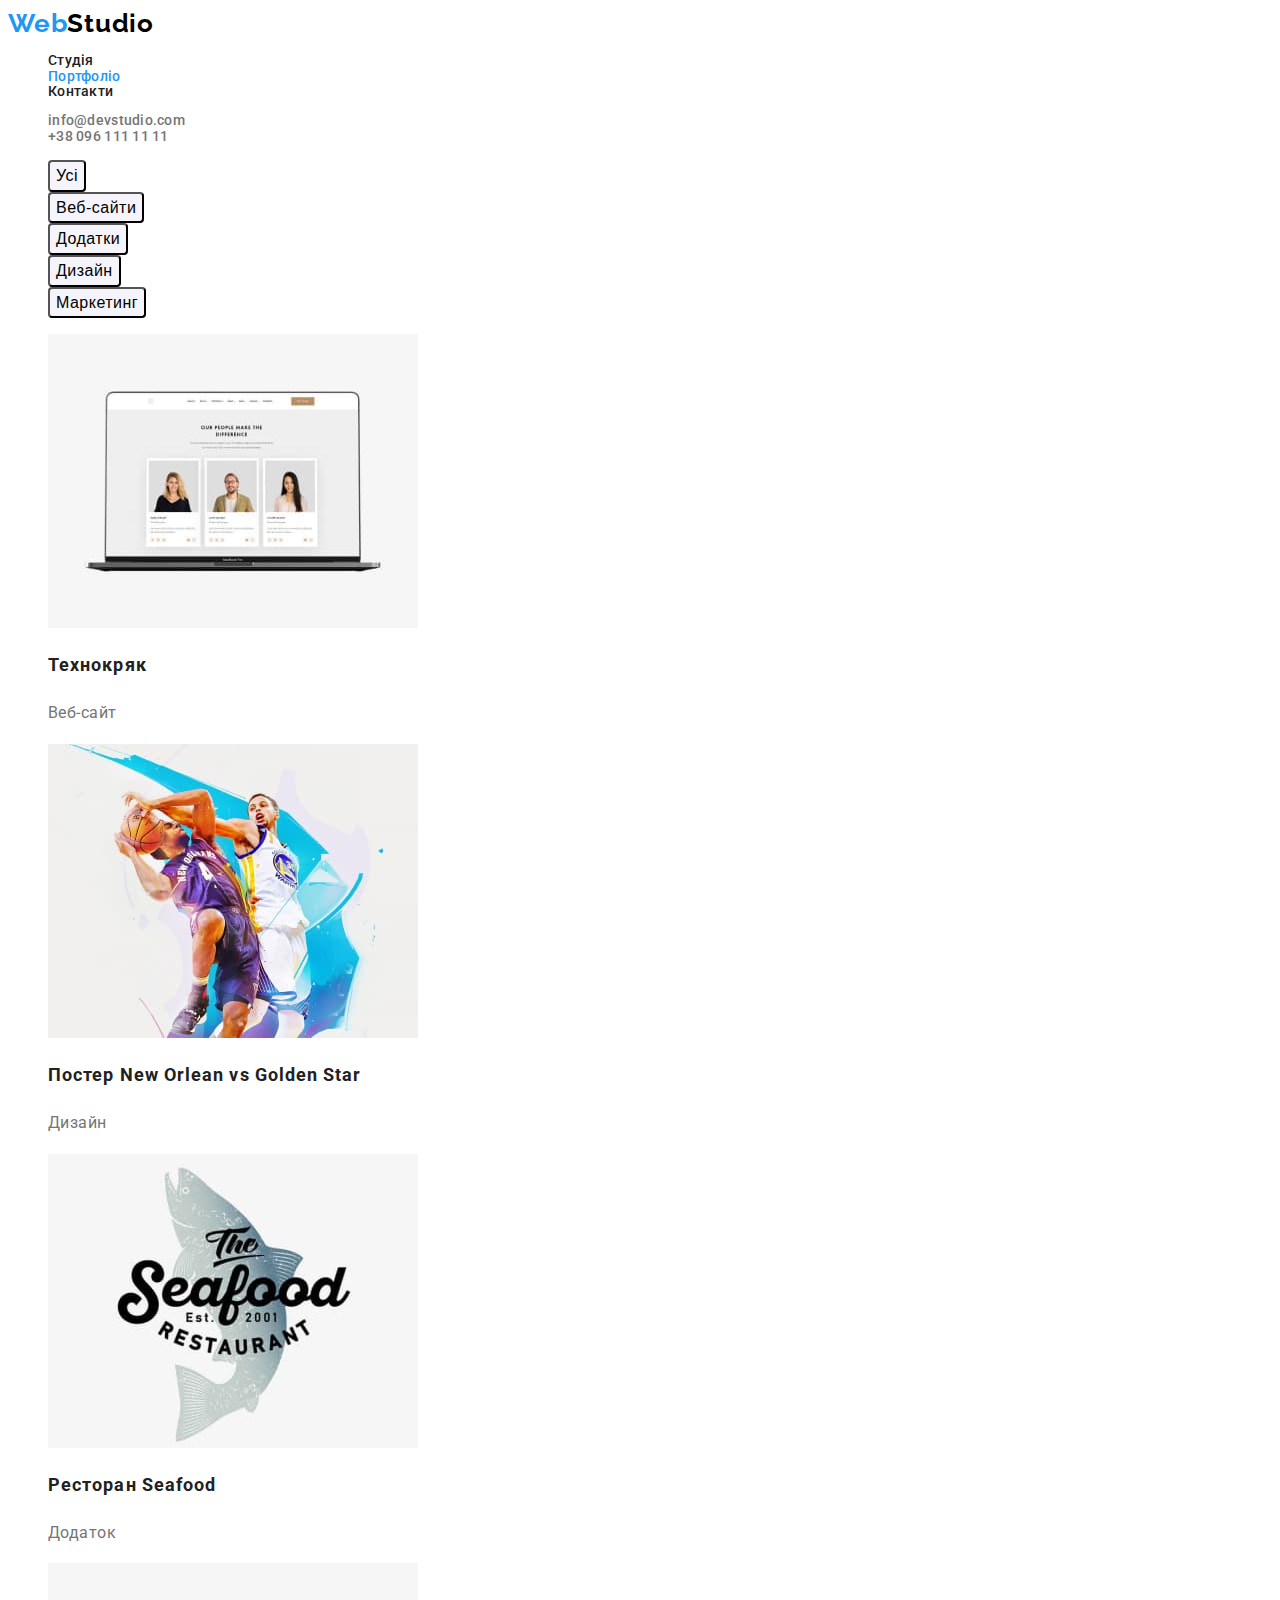
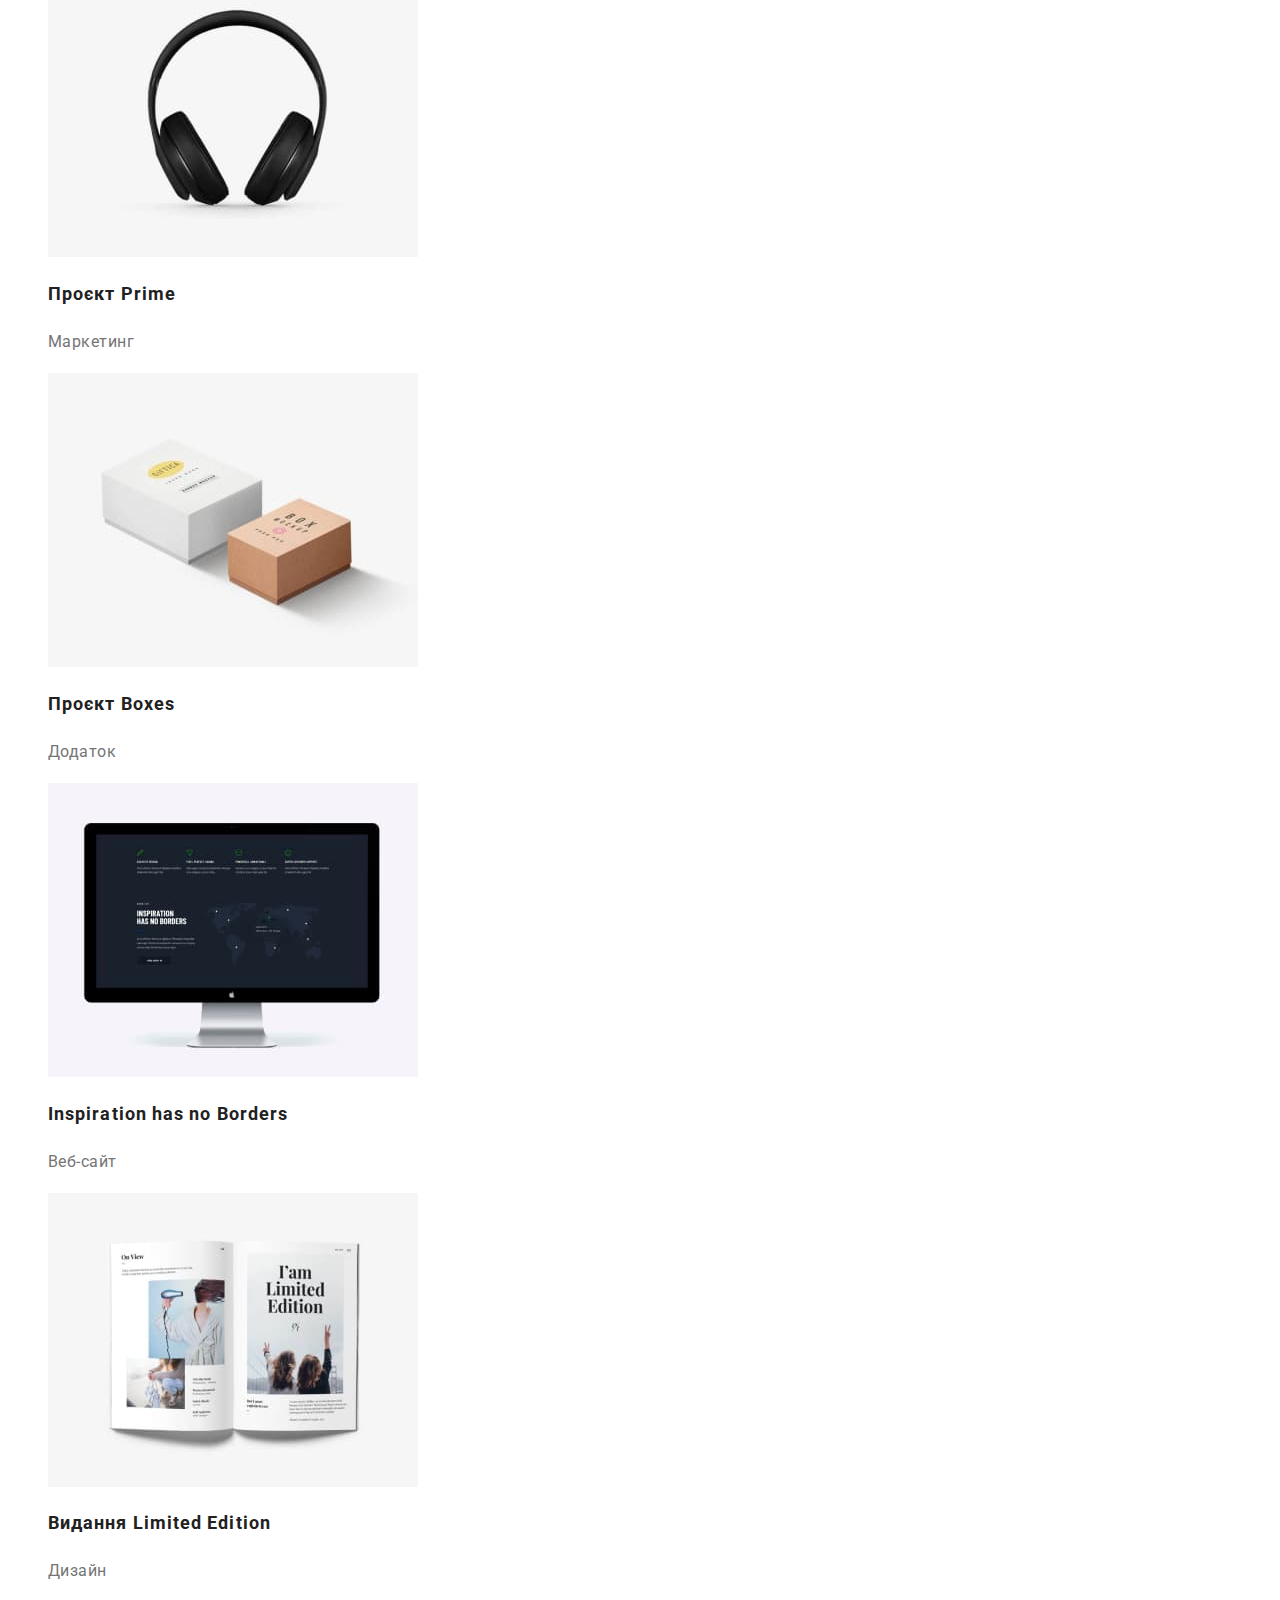
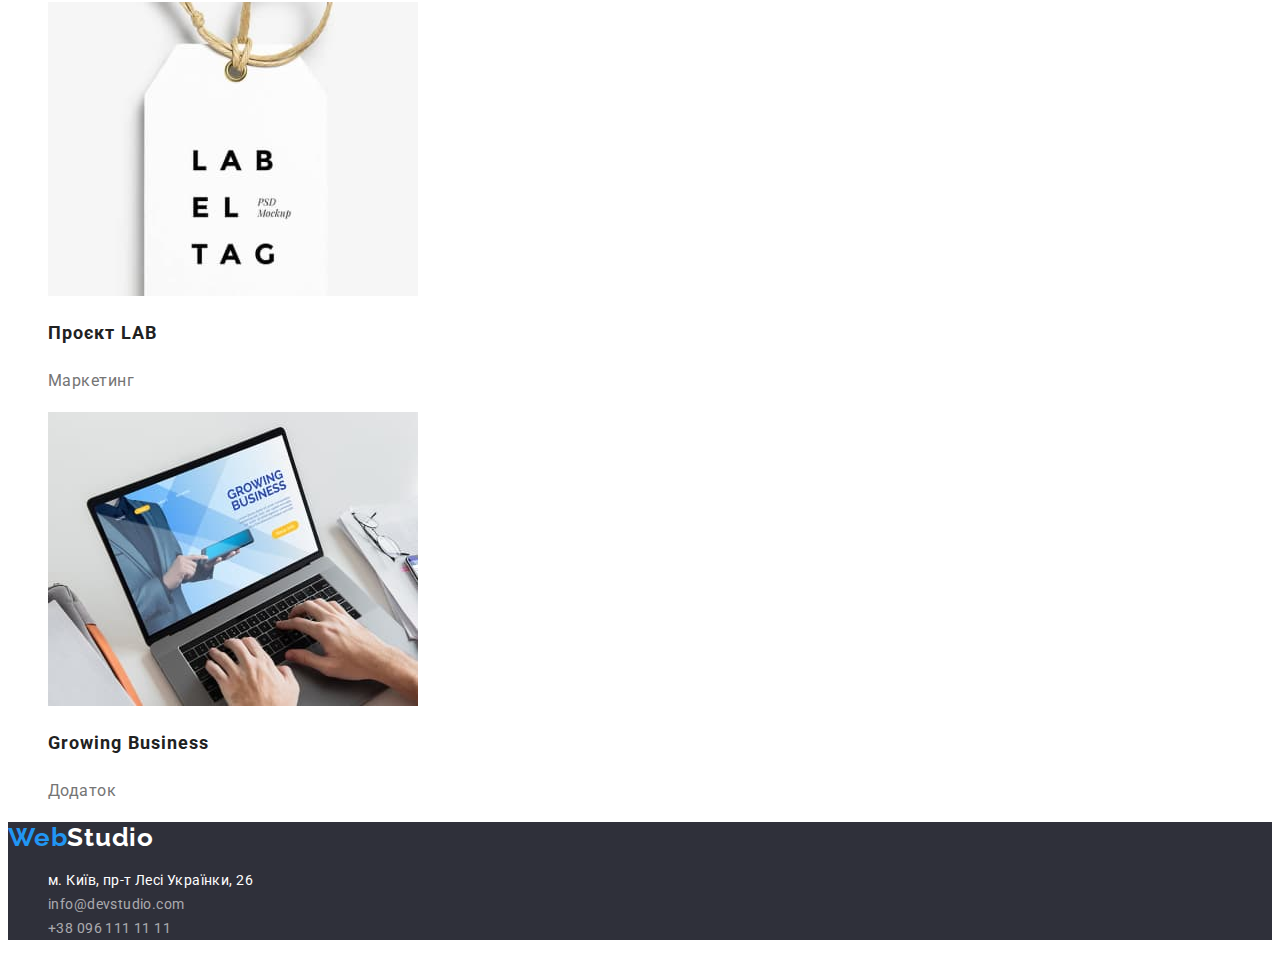
==== portfolio.html @ 03b305f5 "копіювання данних" ====
<!DOCTYPE html>
<html lang="uk">
  <head>
    <meta charset="UTF-8" />
    <meta http-equiv="X-UA-Compatible" content="IE=edge" />
    <meta name="viewport" content="width=device-width, initial-scale=1.0" />
    <title>Document</title>
    <link rel="stylesheet" href="./css/styles.css" />
    <link rel="preconnect" href="https://fonts.googleapis.com" />
    <link rel="preconnect" href="https://fonts.gstatic.com" crossorigin />
    <link
      href="https://fonts.googleapis.com/css2?family=Raleway:wght@700&family=Roboto:wght@400;500;700;900&display=swap"
      rel="stylesheet"
    />
  </head>
  <body>
    <header class="header">
      <nav>
        <a class="logo" href="./index.html"><span class="logo-accent">Web</span>Studio</a>
        <ul class="list">
          <li>
            <a class="link" href="./index.html">Студія</a>
          </li>
          <li>
            <a class="current-link" href="./portfolio.html">Портфоліо</a>
          </li>
          <li>
            <a class="link" href="#">Контакти</a>
          </li>
        </ul>
      </nav>
      <ul class="list-contact">
        <li><a class="link-contact" href="mailto:info@devstudio.com"> info@devstudio.com</a></li>
        <li><a class="link-contact" href="tel:+380961111111">+38 096 111 11 11</a></li>
      </ul>
    </header>
    <main>
      <section class="portfolio">
        <h1 class="visually-hidden">Портфоліо</h1>
        <ul>
          <li><button class="button-portfolio" type="button">Усі</button></li>
          <li><button class="button-portfolio" type="button">Веб-сайти</button></li>
          <li><button class="button-portfolio" type="button">Додатки</button></li>
          <li><button class="button-portfolio" type="button">Дизайн</button></li>
          <li><button class="button-portfolio" type="button">Маркетинг</button></li>
        </ul>
        <ul>
          <li>
            <a class="link-portfolio" href="">
              <img
                src="./images/img(12).jpg"
                width="370"
                alt="На ноутбуці відкритий сайт з картками працівників"
              />
              <h2 class="subtitle-portfolio">Технокряк</h2>
              <p class="subtitle-portfolio-paragraph">Веб-сайт</p></a
            >
          </li>
          <li>
            <a class="link-portfolio" href="">
              <img src="./images/img(13).jpg" width="370" alt="Два баскетболісти з м'ячем" />
              <h2 class="subtitle-portfolio">Постер New Orlean vs Golden Star</h2>
              <p class="subtitle-portfolio-paragraph">Дизайн</p></a
            >
          </li>
          <li>
            <a class="link-portfolio" href="">
              <img src="./images/img(14).jpg" width="370" alt="Логотип ресторану" />
              <h2 class="subtitle-portfolio">Ресторан Seafood</h2>
              <p class="subtitle-portfolio-paragraph">Додаток</p></a
            >
          </li>
          <li>
            <a class="link-portfolio" href="">
              <img src="./images/img(15).jpg" width="370" alt="Навушники" />
              <h2 class="subtitle-portfolio">Проєкт Prime</h2>
              <p class="subtitle-portfolio-paragraph">Маркетинг</p></a
            >
          </li>
          <li>
            <a class="link-portfolio" href="">
              <img src="./images/img(16).jpg" width="370" alt="Дві коробки" />
              <h2 class="subtitle-portfolio">Проєкт Boxes</h2>
              <p class="subtitle-portfolio-paragraph">Додаток</p></a
            >
          </li>
          <li>
            <a class="link-portfolio" href="">
              <img src="./images/img(17).jpg" width="370" alt="Монітор" />
              <h2 class="subtitle-portfolio">Inspiration has no Borders</h2>
              <p class="subtitle-portfolio-paragraph">Веб-сайт</p></a
            >
          </li>
          <li>
            <a class="link-portfolio" href="">
              <img src="./images/img(18).jpg" width="370" alt="Розгорнутий журнал" />
              <h2 class="subtitle-portfolio">Видання Limited Edition</h2>
              <p class="subtitle-portfolio-paragraph">Дизайн</p></a
            >
          </li>
          <li>
            <a class="link-portfolio" href="">
              <img src="./images/img(19).jpg" width="370" alt="Бірка з назвою проєкту" />
              <h2 class="subtitle-portfolio">Проєкт LAB</h2>
              <p class="subtitle-portfolio-paragraph">Маркетинг</p></a
            >
          </li>
          <li>
            <a class="link-portfolio" href="">
              <img
                src="./images/img(20).jpg"
                width="370"
                alt="На ноутбуці відкрита сторінка із додатком"
              />
              <h2 class="subtitle-portfolio">Growing Business</h2>
              <p class="subtitle-portfolio-paragraph">Додаток</p></a
            >
          </li>
        </ul>
      </section>
    </main>
    <footer class="footer">
      <a class="logo-footer" href="./index.html"><span class="logo-accent">Web</span>Studio</a>
      <address >
        <ul>
          <li>
            <a class="link-address"
              href="https://goo.gl/maps/CPtrU1FHBa2aNyZL9"
              target="_blank"
              rel="noopener noreferrer nofollow"
              >м. Київ, пр-т Лесі Українки, 26</a
            >
          </li>
          <li><a class="link-contact-address" href="mailto:info@devstudio.com">info@devstudio.com</a></li>
          <li><a class="link-contact-address" href="tel:+380961111111">+38 096 111 11 11</a></li>
        </ul>
      </address>
    </footer>
  </body>
</html>
---- css/styles.css ----
:root{
    --color-brend:#2F303A;
    --color-accent:#2196F3;
    --color-background:#FFFFFF;
    --text-color:#212121;
    --text-color-optional:#757575;

}

body{
background-color: #fff;
font-family: 'Roboto', sans-serif;
color: var(--text-color);
}

ul{list-style: none;}

.header{background-color: var(--color-background);}

.logo{
    font-family: 'Raleway', sans-serif;
    color:#000000;
    font-weight: 700;
    font-size: 26px;
    line-height: 1.2;
    letter-spacing: 0.03em;
    text-decoration: none;
}
.logo-accent{
    color: var(--color-accent);
}

.list{
    list-style: none;
    font-weight: 500;
    font-size: 14px;
    line-height: 1.1;
    letter-spacing: 0.02em;
}

.list-contact{
    list-style: none;
    font-weight: 500;
    font-size: 14px;
    line-height: 1.1;
    letter-spacing: 0.02em;
    
}

.link{
    text-decoration: none;
    color: var(--text-color)
}
.link:hover{color:var(--color-accent)}

.link:focus{color:var(--color-accent)}

.current-link{
    text-decoration: none;
    color: var(--color-accent)
}
.current-link:hover{color:var(--color-accent)}

.current-link:focus{color:var(--color-accent)}

.link-contact{
    text-decoration: none;
    color: var(--text-color-optional);
}
.link-contact:hover{color:var(--color-accent)}

.link-co:focus{color:var(--color-accent)}

.hero{
    background-color: var(--color-brend);
}
.hero-title{
    text-transform: uppercase;
    font-weight: 900;
    font-size: 44px;
    line-height: 1.4;
    color: var(--color-background)
}
.hero-button{
background-color: var(--color-accent);
font-weight: 700;
font-size: 16px;
line-height: 1.9;
color: var(--color-background);
cursor: pointer;
}

.visually-hidden{
    position: absolute;
    white-space: nowrap;
    width: 1px;
    height: 1px;
    overflow: hidden;
    border: 0;
    padding: 0;
    clip: rect(0 0 0 0);
    clip-path: inset(50%);
    margin: -1px;
}

.subtitle{
    font-weight: 700;
    font-size: 14px;
    line-height: 1.1;
    letter-spacing: 0.03em;
    text-transform: uppercase;
}

.subtitle-paragraph{
    font-weight: 400;
    font-size: 14px;
    line-height: 1.7; 
    letter-spacing: 0.03em;    
    color: var(--text-color-optional);
}

.third-title{
    font-weight: 700;
    font-size: 36px;
    line-height: 1.2;
    letter-spacing: 0.03em;
}

.our-team{
    background-color: #F5F4FA;;
}

.our-team-title{
    font-weight: 700;
    font-size: 36px;
    line-height: 1.2;
    letter-spacing: 0.03em;
    
}

.our-team-subtitle{
    font-weight: 500;
    font-size: 16px;
    line-height: 1.2;
    letter-spacing: 0.03em;
}

.our-team-paragraph{
    font-weight: 400;
    font-size: 16px;
    line-height: 1.2;
    color: var(--text-color-optional);
}

.footer{
    background-color: var(--color-brend);
}

.logo-footer{
    font-family: 'Raleway', sans-serif;
    color:var(--color-background);
    font-weight: 700;
    font-size: 26px;
    line-height: 1.2;
    letter-spacing: 0.03em;
    text-decoration: none;
}

.address{
    text-decoration: none;
}

.link-address{
    text-decoration: none;
    font-style: normal;
    color: var(--color-background);
    font-weight: 400;
    font-size: 14px;
    line-height: 1.7;
    letter-spacing: 0.03em;
}
.link-address:hover{color:var(--color-accent)}

.link-address:focus{color:var(--color-accent)}

.link-contact-address{
    text-decoration: none;
    font-style: normal; 
    font-weight: 400;
    font-size: 14px;
    line-height: 1.7;
    letter-spacing: 0.03em;
    color: rgba(255, 255, 255, 0.6);
}
.link-contact-address:hover{color:var(--color-accent)}

.link-contact-address:focus{color:var(--color-accent)}

.portfolio{
    background-color: var(--color-background);
}

.link-portfolio{
    text-decoration: none;
    
}

.subtitle-portfolio{
    font-weight: 700;
    font-size: 18px;
    line-height: 2;  
    letter-spacing: 0.06em;
    color: var(--text-color)
}

.subtitle-portfolio-paragraph{
    font-weight: 400;
    font-size: 16px;
    line-height: 1.8;  
    letter-spacing: 0.03em;
    color: var(--text-color-optional);
}

.button-portfolio{
    background: #F5F4FA;
    border-radius: 4px;
    font-weight: 500;
    font-size: 16px;
    line-height: 1.6;
    letter-spacing: 0.03em;
    cursor: pointer;
}

.button-portfolio:hover{
background-color: var(--color-accent);
color: var(--color-background)
}

.button-portfolio:focus{
background-color: var(--color-accent);
color: var(--color-background)
}

.button-portfolio:active{
background-color: var(--color-accent);
}
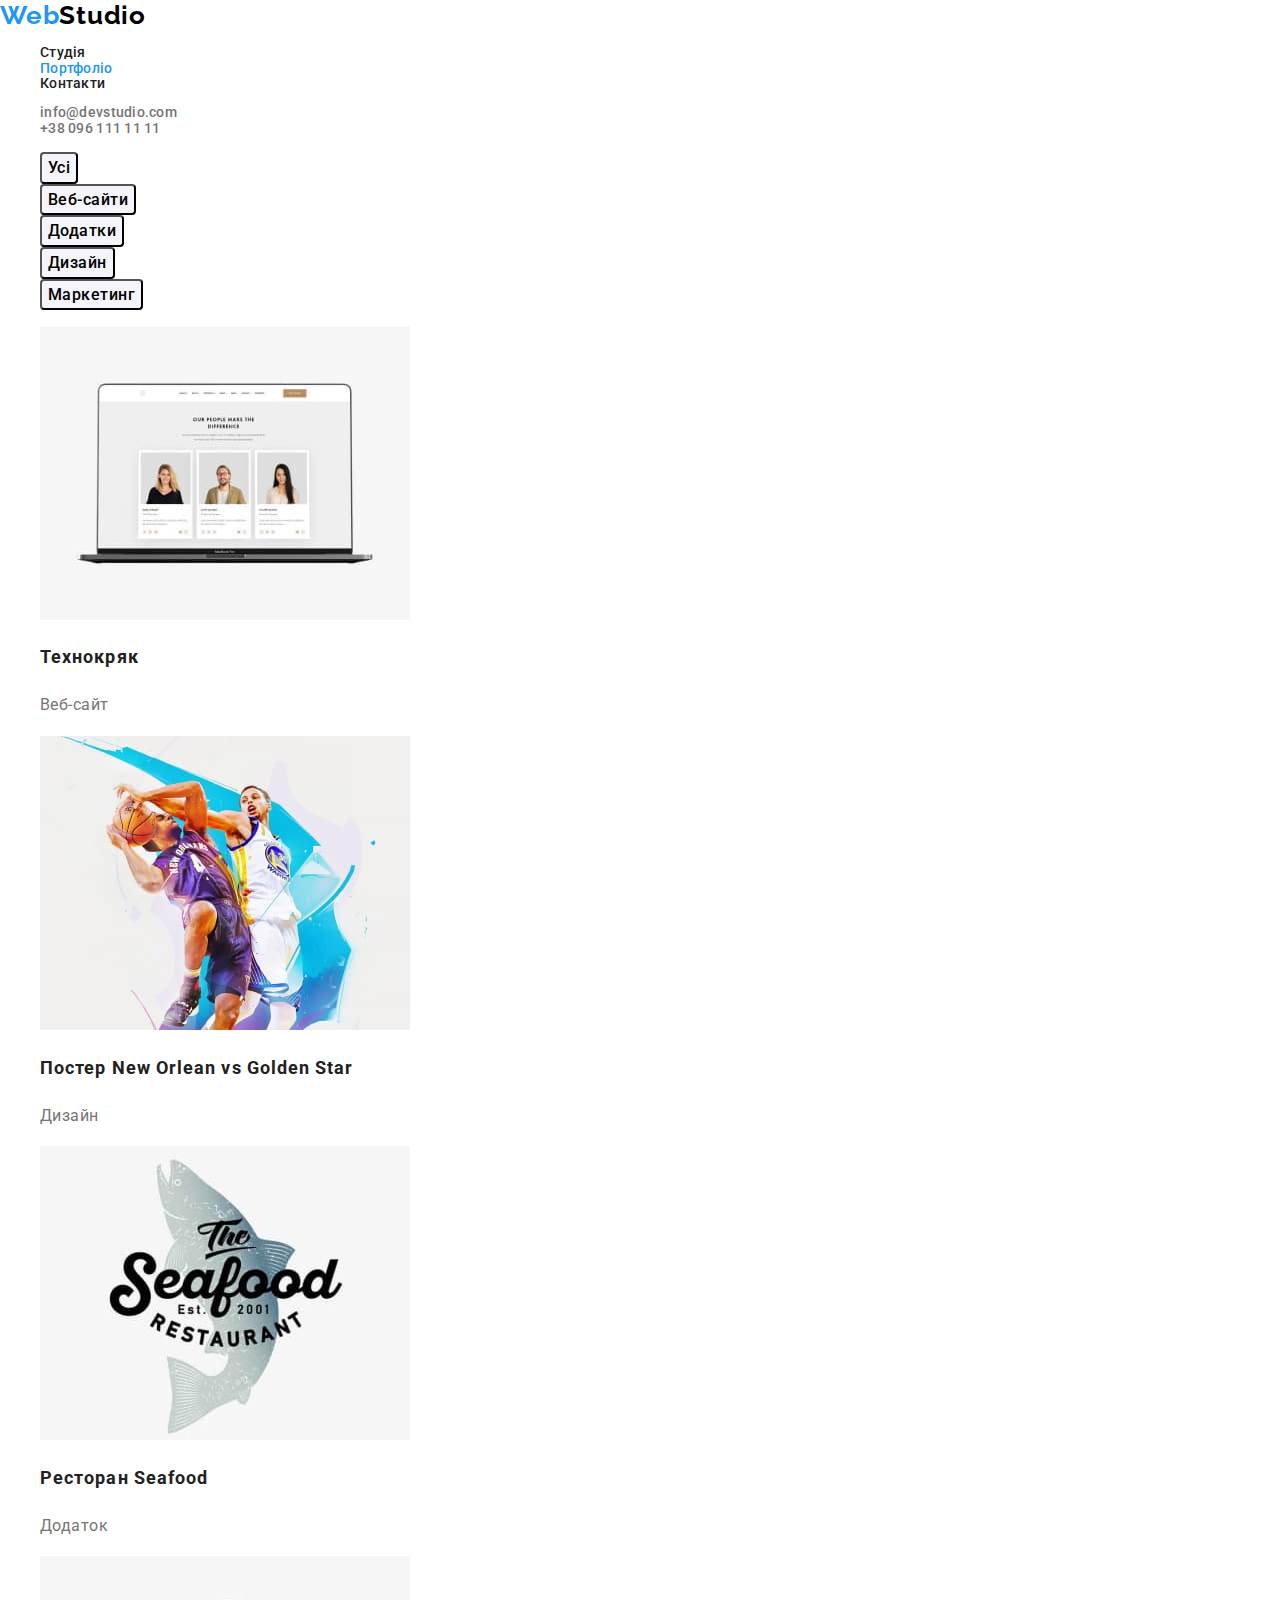
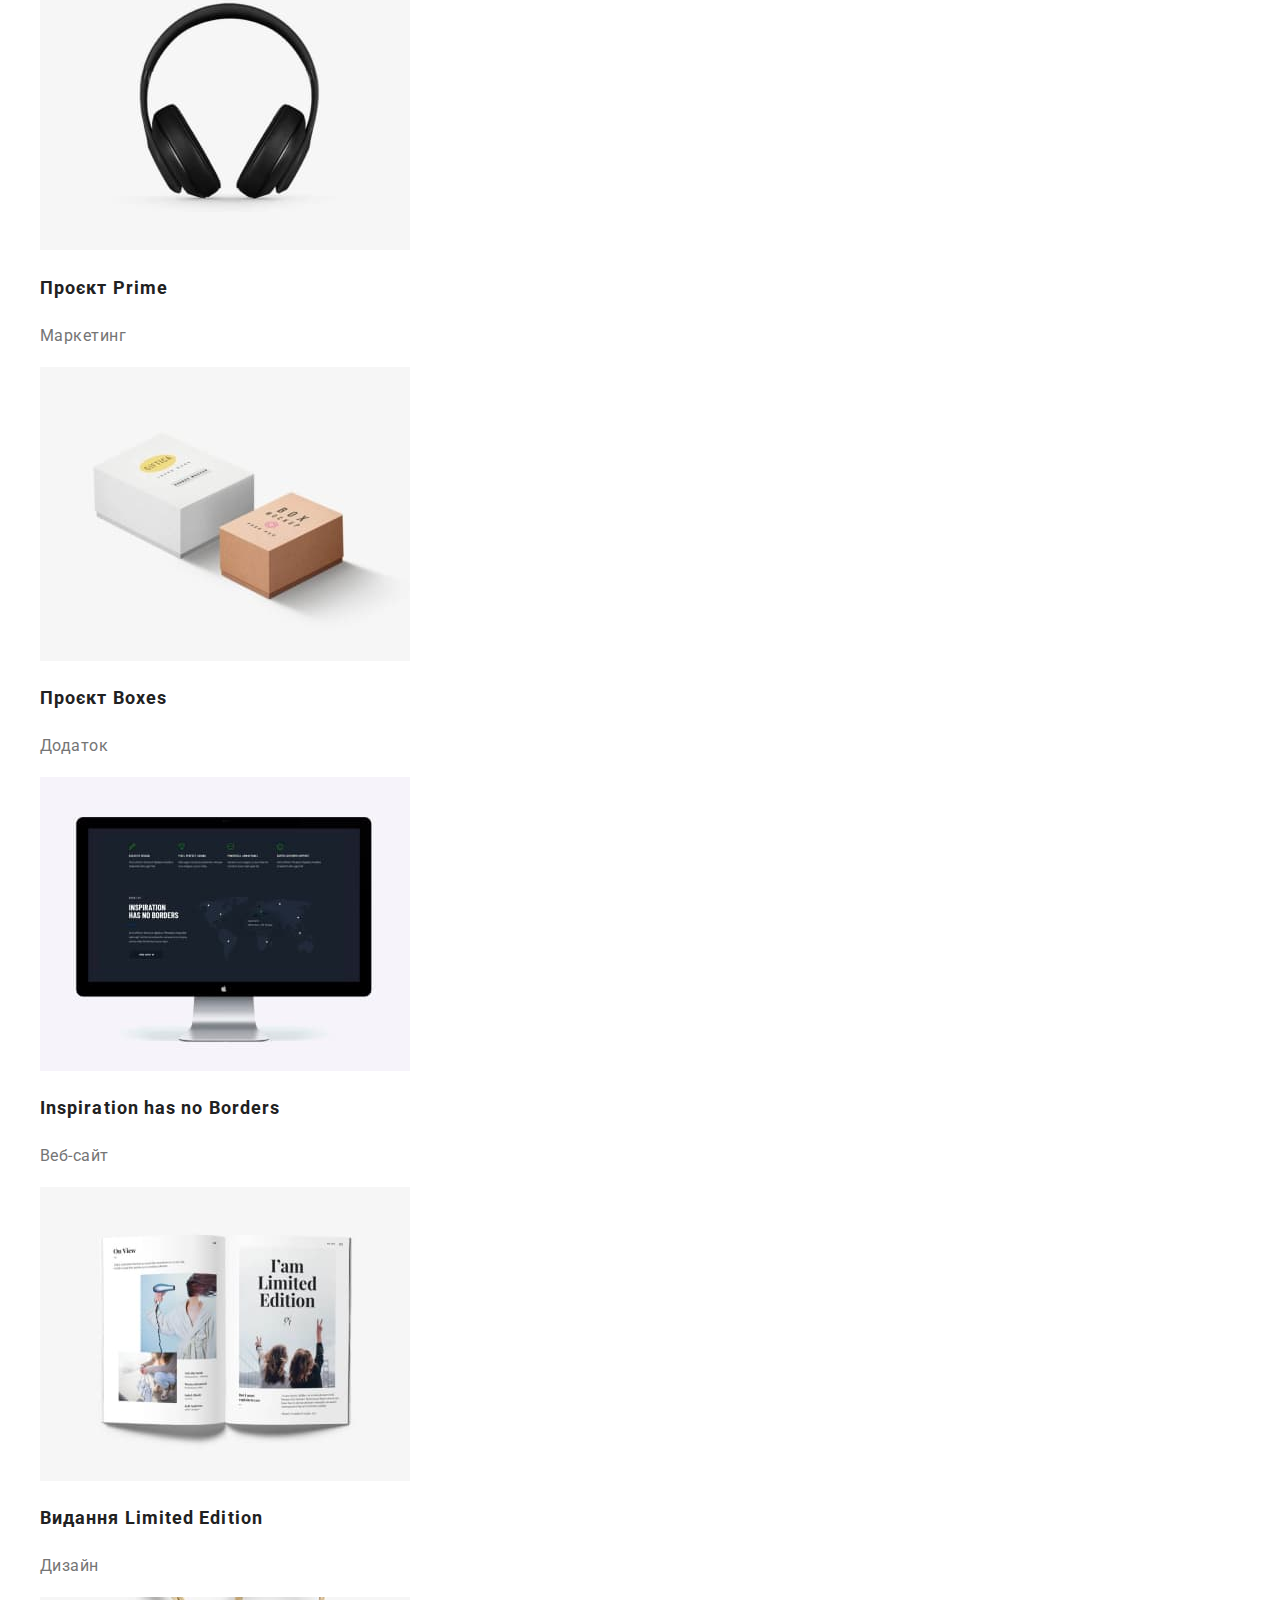
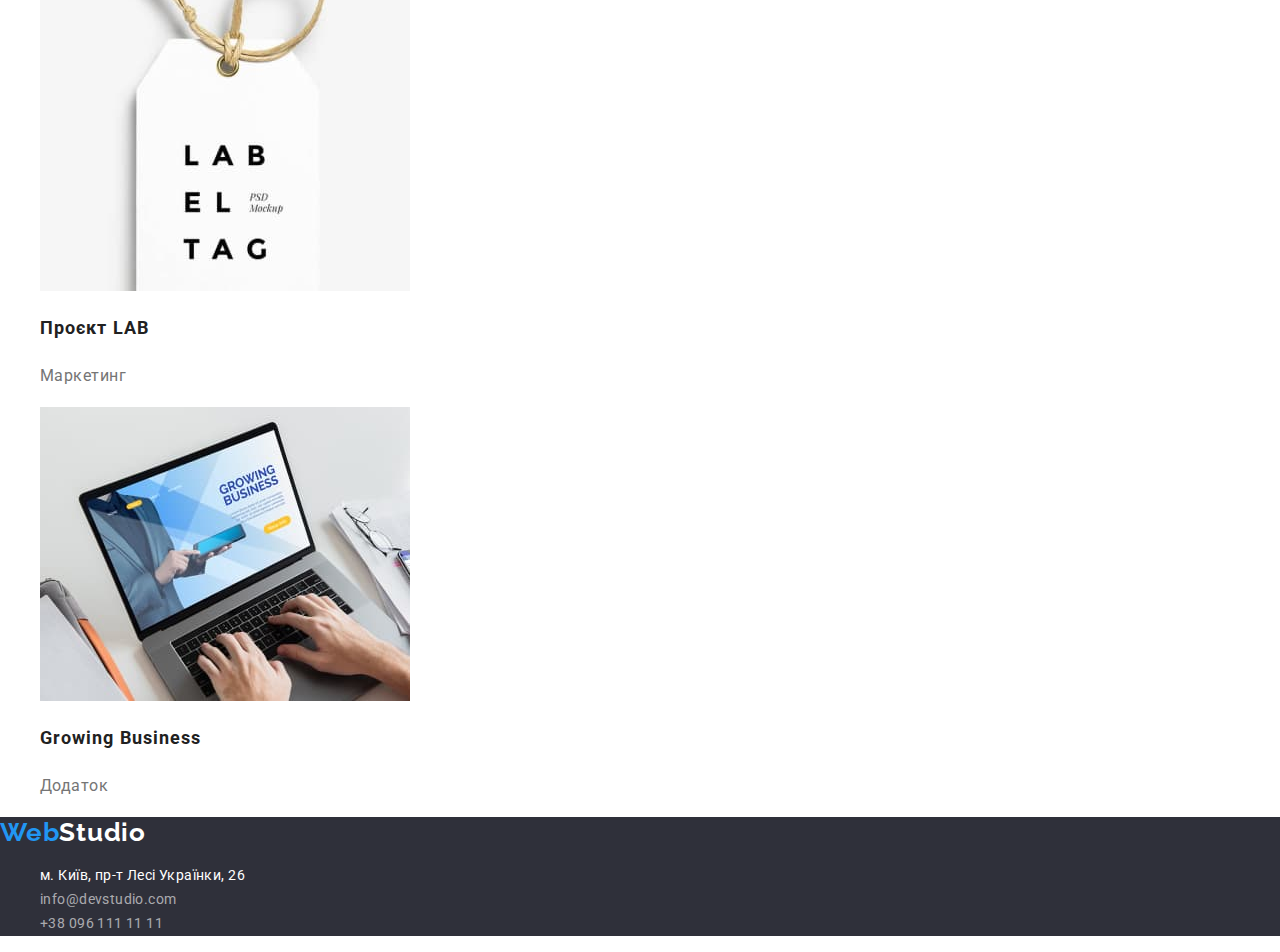
==== commit dbf5025a: "контейнери" ====
--- a/portfolio.html
+++ b/portfolio.html
@@ -5,6 +5,7 @@
     <meta http-equiv="X-UA-Compatible" content="IE=edge" />
     <meta name="viewport" content="width=device-width, initial-scale=1.0" />
     <title>Document</title>
+    <link rel="stylesheet" href="https://cdnjs.cloudflare.com/ajax/libs/modern-normalize/1.1.0/modern-normalize.min.css">
     <link rel="stylesheet" href="./css/styles.css" />
     <link rel="preconnect" href="https://fonts.googleapis.com" />
     <link rel="preconnect" href="https://fonts.gstatic.com" crossorigin />
@@ -14,7 +15,7 @@
     />
   </head>
   <body>
-    <header class="header">
+    <header class="header"><div class="container">
       <nav>
         <a class="logo" href="./index.html"><span class="logo-accent">Web</span>Studio</a>
         <ul class="list">
@@ -33,9 +34,9 @@
         <li><a class="link-contact" href="mailto:info@devstudio.com"> info@devstudio.com</a></li>
         <li><a class="link-contact" href="tel:+380961111111">+38 096 111 11 11</a></li>
       </ul>
-    </header>
+    </div></header>
     <main>
-      <section class="portfolio">
+     <section class="portfolio"><div class="container">
         <h1 class="visually-hidden">Портфоліо</h1>
         <ul>
           <li><button class="button-portfolio" type="button">Усі</button></li>
@@ -117,9 +118,9 @@
             >
           </li>
         </ul>
-      </section>
+      </div></section>
     </main>
-    <footer class="footer">
+    <footer class="footer"><div class="container">
       <a class="logo-footer" href="./index.html"><span class="logo-accent">Web</span>Studio</a>
       <address >
         <ul>
@@ -135,6 +136,6 @@
           <li><a class="link-contact-address" href="tel:+380961111111">+38 096 111 11 11</a></li>
         </ul>
       </address>
-    </footer>
+    </div></footer>
   </body>
 </html>
--- a/css/styles.css
+++ b/css/styles.css
@@ -11,6 +11,11 @@
 background-color: #fff;
 font-family: 'Roboto', sans-serif;
 color: var(--text-color);
+}
+
+.container{
+    max-width: 1200px;
+    
 }
 
 ul{list-style: none;}
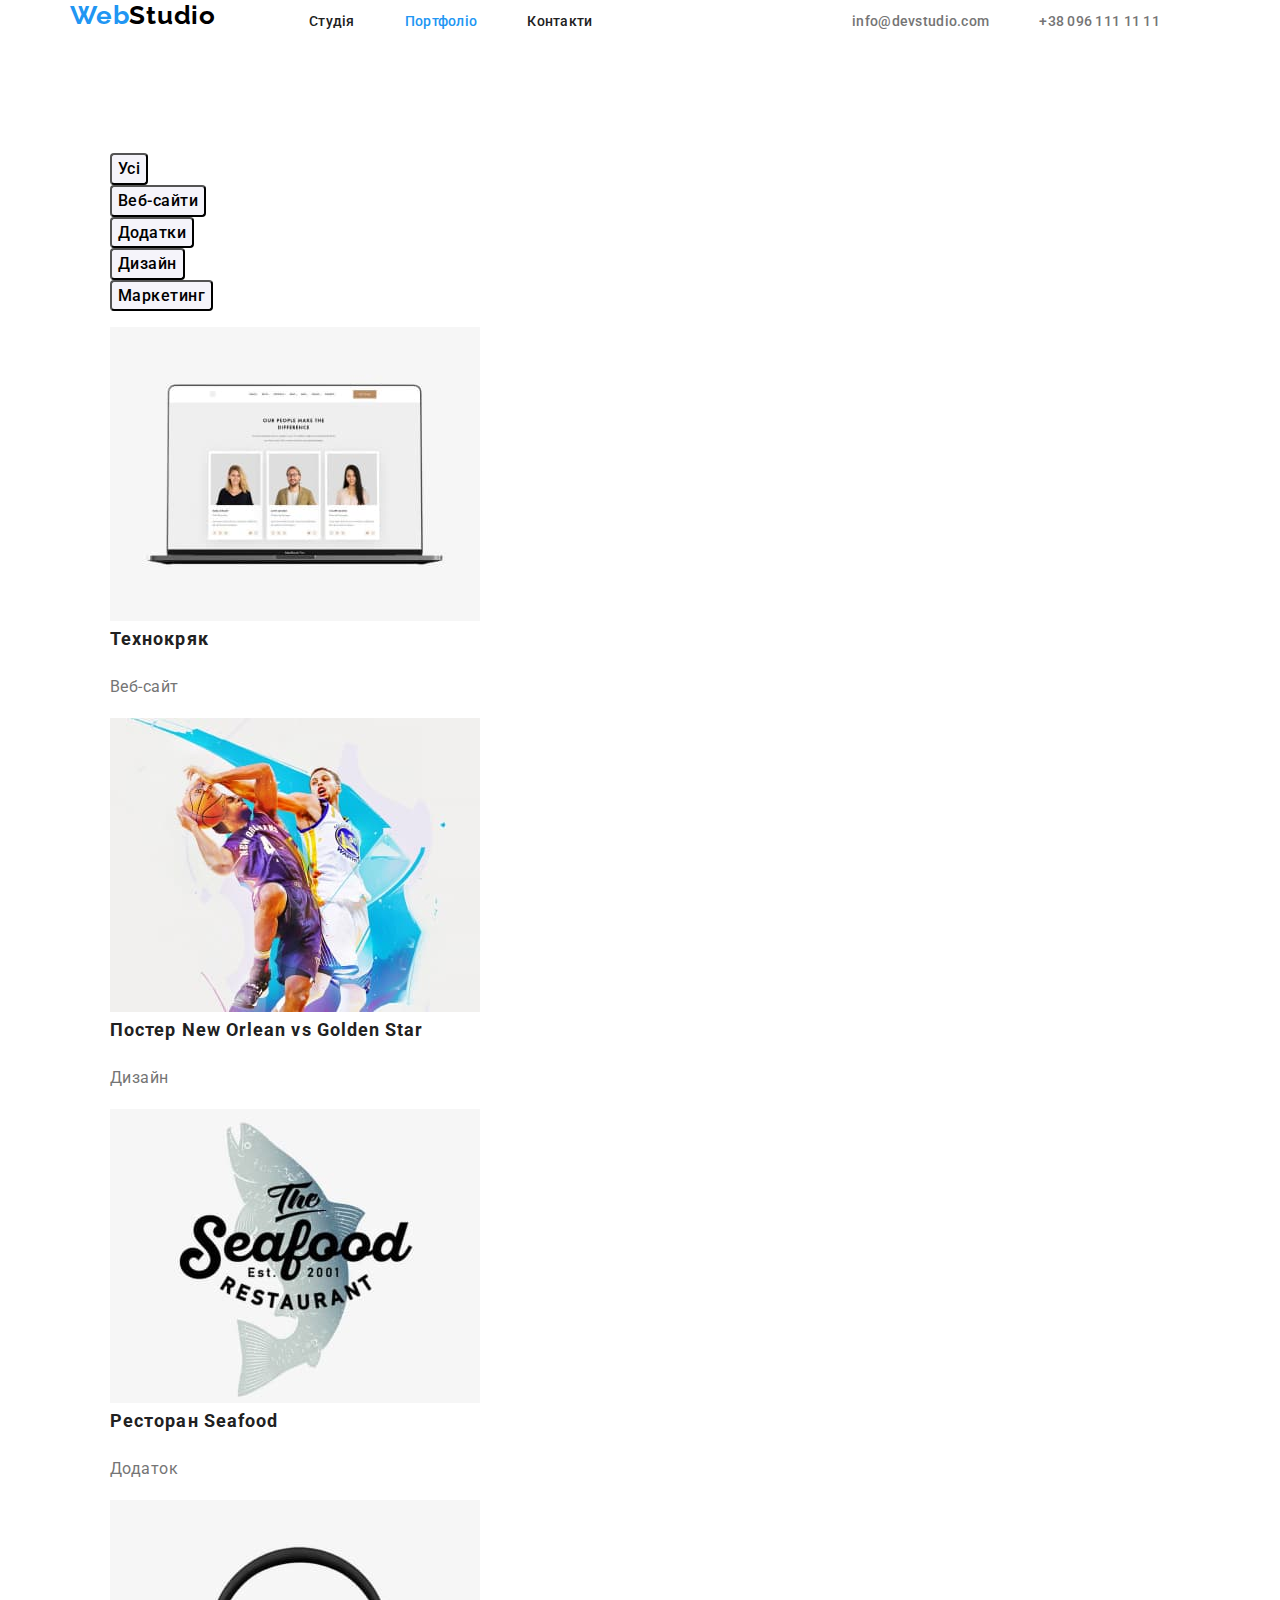
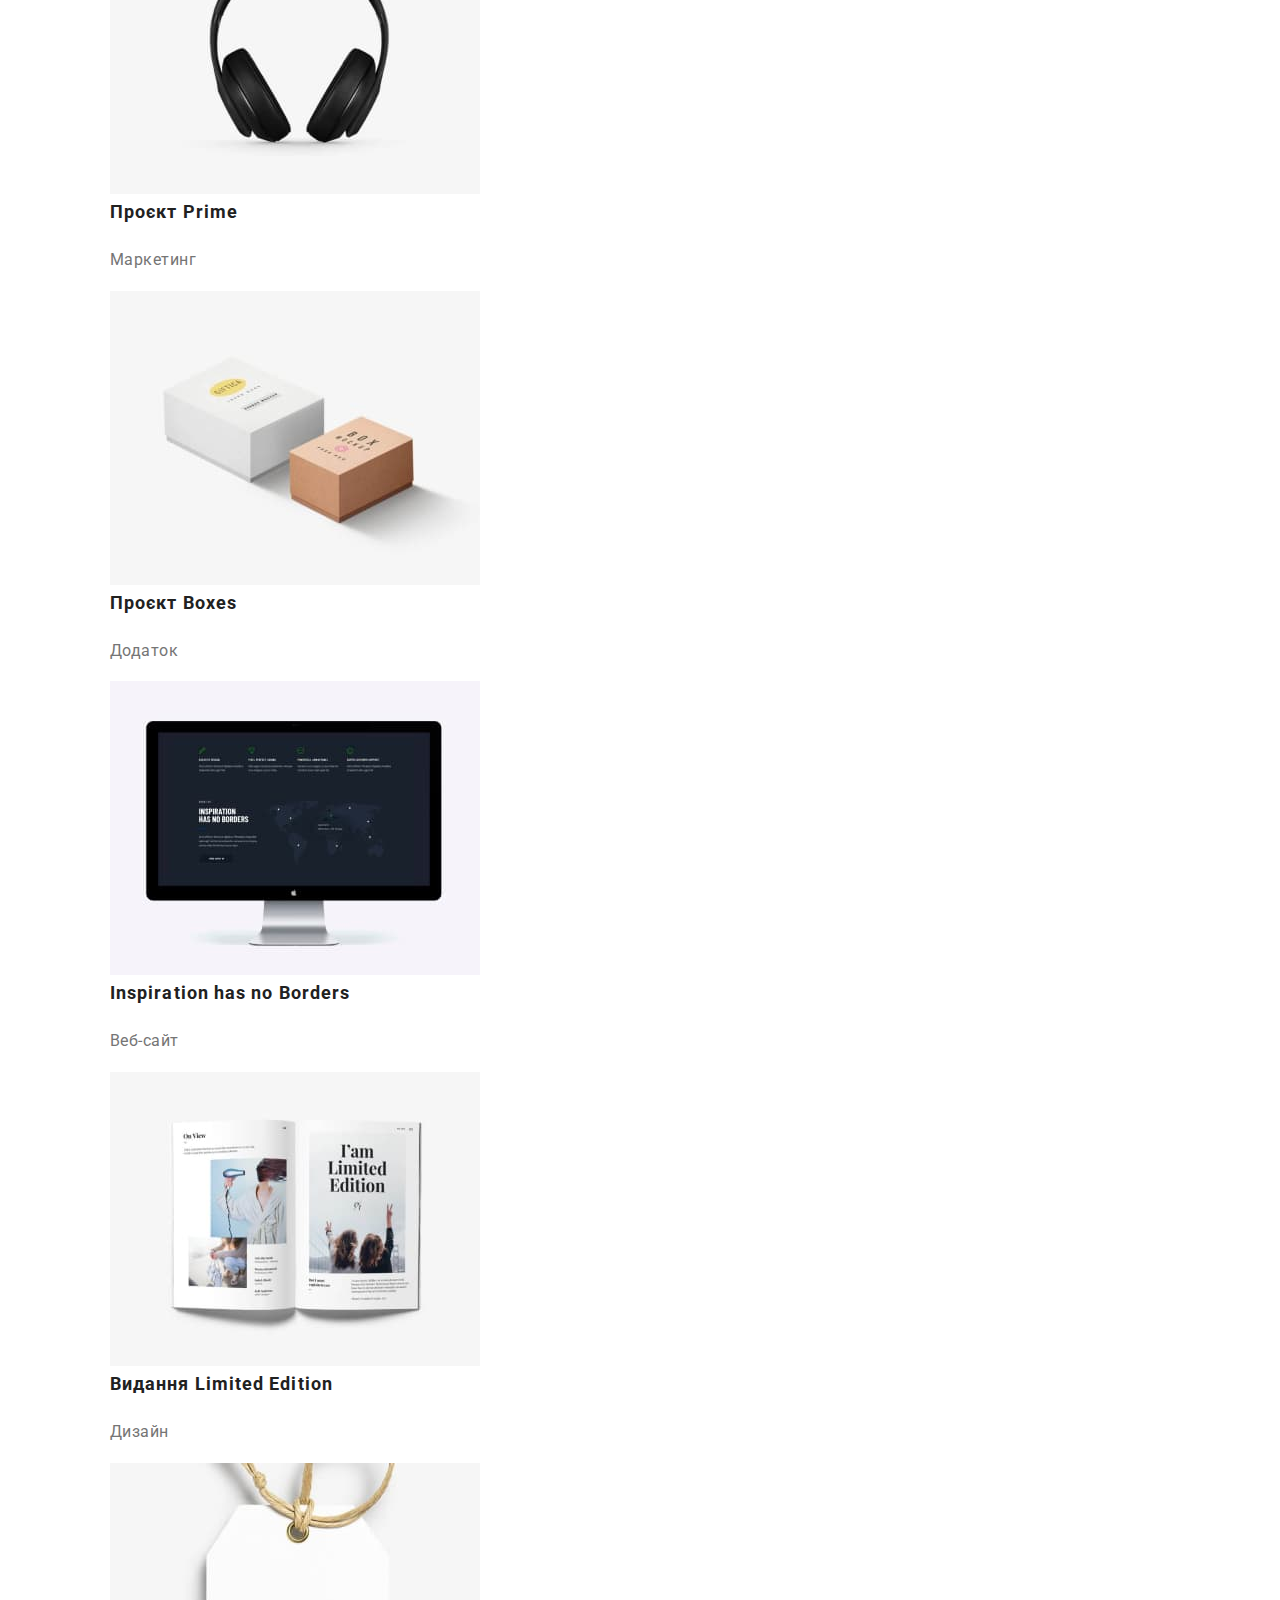
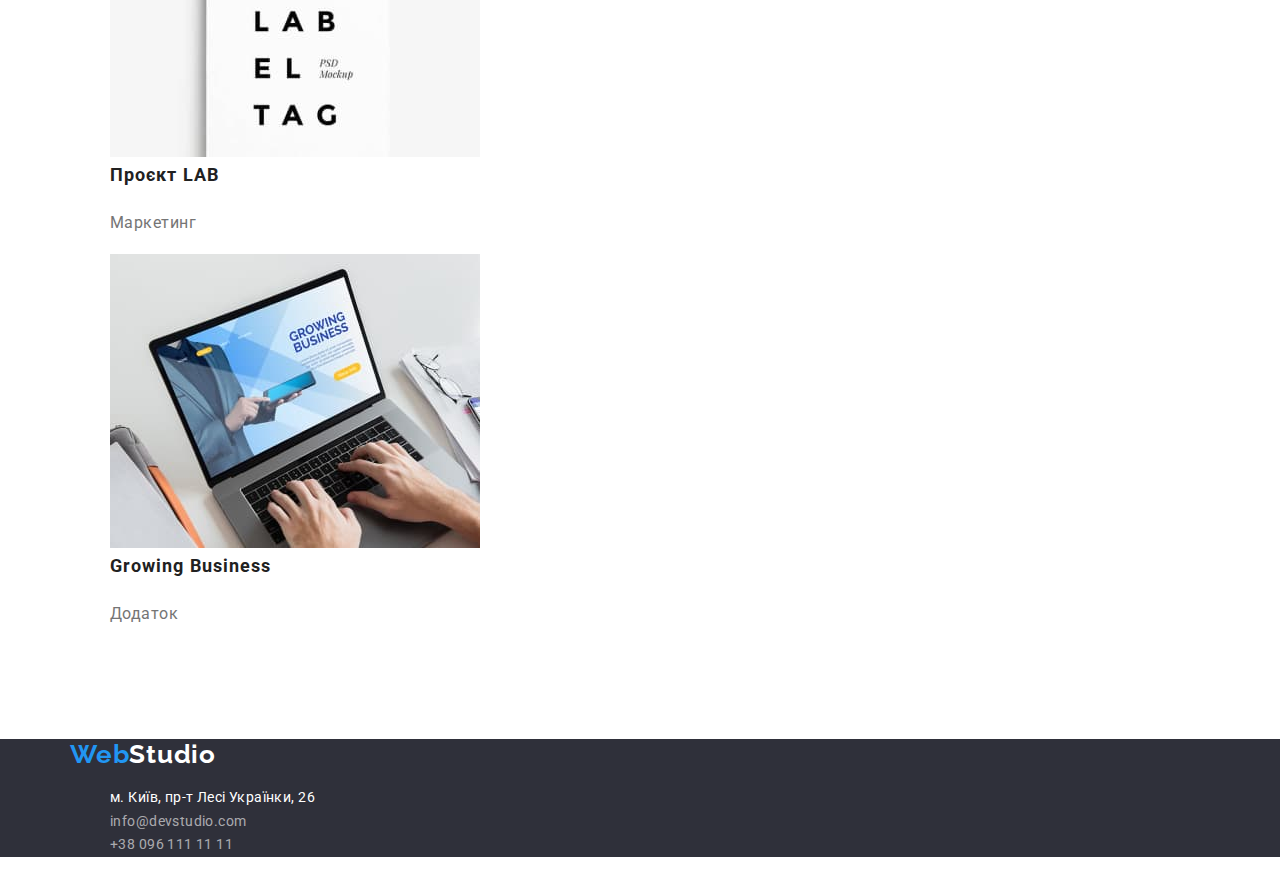
==== commit 98ed7224: "хедер і 1секція" ====
--- a/portfolio.html
+++ b/portfolio.html
@@ -36,7 +36,7 @@
       </ul>
     </div></header>
     <main>
-     <section class="portfolio"><div class="container">
+     <section class="section portfolio"><div class="container">
         <h1 class="visually-hidden">Портфоліо</h1>
         <ul>
           <li><button class="button-portfolio" type="button">Усі</button></li>
--- a/css/styles.css
+++ b/css/styles.css
@@ -4,7 +4,7 @@
     --color-background:#FFFFFF;
     --text-color:#212121;
     --text-color-optional:#757575;
-
+   
 }
 
 body{
@@ -13,14 +13,67 @@
 color: var(--text-color);
 }
 
+h1,
+h2,
+h3,
+h4,
+h5,
+h6,
+p
+ul   {
+  margin: 0;
+}
+
+img {
+  display: block;
+  max-width: 100%;
+  height: auto;
+}
+
 .container{
-    max-width: 1200px;
-    
-}
+    width: 1170px;
+    padding-left: 15px;
+    padding-right: 15px;
+    margin-left: auto;
+    margin-right: auto;
+    
+}
+
+.section {
+    padding-top: 94px;
+    padding-bottom: 94px;
+}
+/* Шапка */
+.header>.container{
+    display: flex;
+    flex-wrap: wrap;
+    padding: 0;
+    margin: 0;
+    list-style: none;
+    
+}
+
+.container>.list-contact{
+    display: flex;
+    flex-wrap: wrap;}
 
 ul{list-style: none;}
 
-.header{background-color: var(--color-background);}
+.header{
+    background-color: var(--color-background);
+    width: 1170px;
+    padding-left: 15px;
+    padding-right: 15px;
+    margin-left: auto;
+    margin-right: auto;
+    flex-wrap: wrap;
+    display: flex;
+}
+
+nav{
+    flex-wrap: wrap;
+    display: flex;
+}
 
 .logo{
     font-family: 'Raleway', sans-serif;
@@ -30,7 +83,14 @@
     line-height: 1.2;
     letter-spacing: 0.03em;
     text-decoration: none;
-}
+    margin-right: 93px;
+    margin-left: 0;
+    display: flex;
+    flex-wrap: wrap;
+}
+
+
+
 .logo-accent{
     color: var(--color-accent);
 }
@@ -41,6 +101,9 @@
     font-size: 14px;
     line-height: 1.1;
     letter-spacing: 0.02em;
+    display: flex;
+    flex-wrap: wrap;
+    padding: 0;
 }
 
 .list-contact{
@@ -49,20 +112,30 @@
     font-size: 14px;
     line-height: 1.1;
     letter-spacing: 0.02em;
-    
-}
+    display: flex;
+    flex-wrap: wrap;
+    margin-left: auto;
+    padding: 0;
+    
+}
+
 
 .link{
     text-decoration: none;
-    color: var(--text-color)
-}
+    color: var(--text-color);
+    margin-right: 50px;
+
+}
+
+
 .link:hover{color:var(--color-accent)}
 
 .link:focus{color:var(--color-accent)}
 
 .current-link{
     text-decoration: none;
-    color: var(--color-accent)
+    color: var(--color-accent);
+    margin-right: 50px;
 }
 .current-link:hover{color:var(--color-accent)}
 
@@ -71,30 +144,45 @@
 .link-contact{
     text-decoration: none;
     color: var(--text-color-optional);
-}
+    margin-right: 50px;
+}
+
 .link-contact:hover{color:var(--color-accent)}
 
-.link-co:focus{color:var(--color-accent)}
+.link-contact:focus{color:var(--color-accent)}
+/* hero  */
 
 .hero{
     background-color: var(--color-brend);
+    text-align: center;
+    letter-spacing: 0.06em;
+    text-transform: uppercase;
+    
 }
 .hero-title{
     text-transform: uppercase;
     font-weight: 900;
     font-size: 44px;
     line-height: 1.4;
-    color: var(--color-background)
+    color: var(--color-background);
+    text-align: center;
+    letter-spacing: 0.06em;
+
 }
 .hero-button{
-background-color: var(--color-accent);
-font-weight: 700;
-font-size: 16px;
-line-height: 1.9;
-color: var(--color-background);
-cursor: pointer;
-}
-
+    background-color: var(--color-accent);
+    font-weight: 700;
+    font-size: 16px;
+    line-height: 1.9;
+    color: var(--color-background);
+    cursor: pointer;
+    letter-spacing: 0.06em;
+    box-shadow: 0px 4px 4px rgba(0, 0, 0, 0.15);
+    border-radius: 4px;
+    align-items: center;
+    text-align: center;
+}
+/* Наші переваги */
 .visually-hidden{
     position: absolute;
     white-space: nowrap;
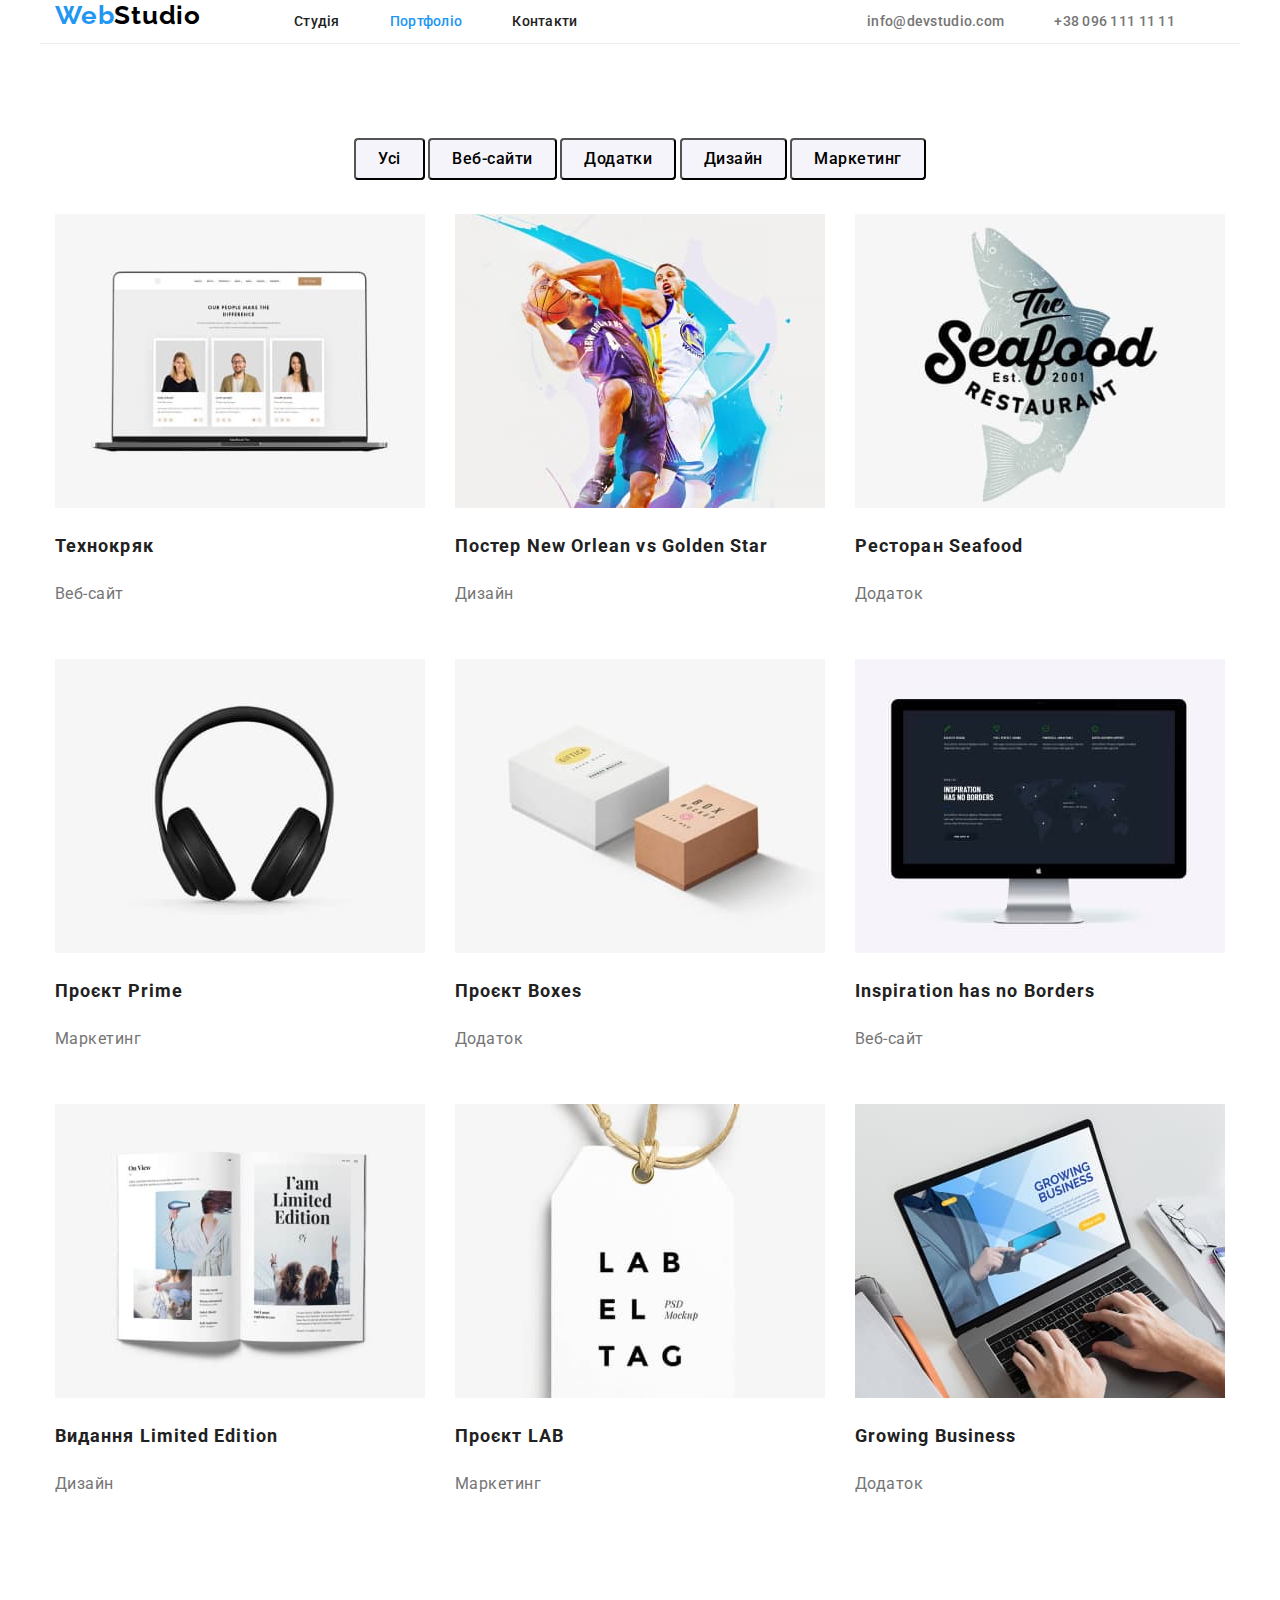
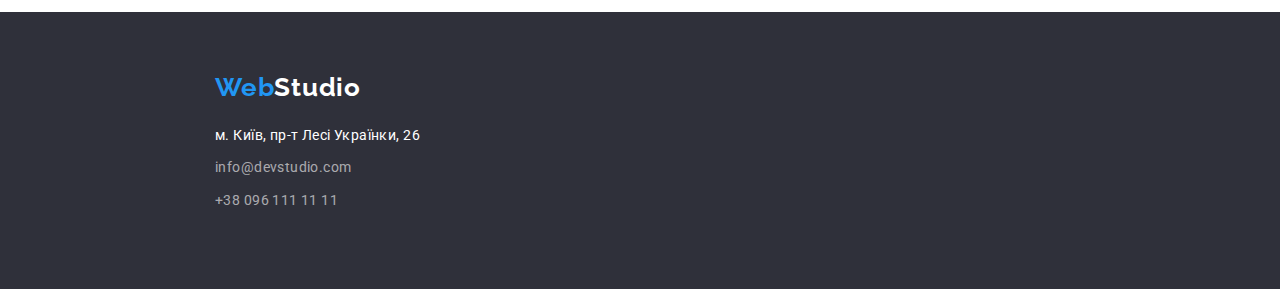
==== commit fa156e95: "5 секцій" ====
--- a/portfolio.html
+++ b/portfolio.html
@@ -15,38 +15,40 @@
     />
   </head>
   <body>
-    <header class="header"><div class="container">
-      <nav>
-        <a class="logo" href="./index.html"><span class="logo-accent">Web</span>Studio</a>
-        <ul class="list">
-          <li>
-            <a class="link" href="./index.html">Студія</a>
-          </li>
-          <li>
-            <a class="current-link" href="./portfolio.html">Портфоліо</a>
-          </li>
-          <li>
-            <a class="link" href="#">Контакти</a>
-          </li>
+    <header class="header">
+      <div class="container">
+        <nav>
+          <a class="logo" href="./index.html"><span class="logo-accent">Web</span>Studio</a>
+          <ul class="card-list">
+            <li>
+              <a class="link-item" href="./index.html">Студія</a>
+            </li>
+            <li>
+              <a class="current-link-item" href="./portfolio.html">Портфоліо</a>
+            </li>
+            <li>
+              <a class="link-item" href="#">Контакти</a>
+            </li>
+          </ul>
+        </nav>
+        <ul class="card-list-contact">
+          <li><a class="link-contact-item" href="mailto:info@devstudio.com"> info@devstudio.com</a></li>
+          <li><a class="link-contact-item" href="tel:+380961111111">+38 096 111 11 11</a></li>
         </ul>
-      </nav>
-      <ul class="list-contact">
-        <li><a class="link-contact" href="mailto:info@devstudio.com"> info@devstudio.com</a></li>
-        <li><a class="link-contact" href="tel:+380961111111">+38 096 111 11 11</a></li>
-      </ul>
-    </div></header>
+      </div>
+    </header>
     <main>
      <section class="section portfolio"><div class="container">
         <h1 class="visually-hidden">Портфоліо</h1>
-        <ul>
-          <li><button class="button-portfolio" type="button">Усі</button></li>
-          <li><button class="button-portfolio" type="button">Веб-сайти</button></li>
-          <li><button class="button-portfolio" type="button">Додатки</button></li>
-          <li><button class="button-portfolio" type="button">Дизайн</button></li>
-          <li><button class="button-portfolio" type="button">Маркетинг</button></li>
+        <ul class="card-button">
+          <li><button class="button-portfolio-item" type="button">Усі</button></li>
+          <li><button class="button-portfolio-item" type="button">Веб-сайти</button></li>
+          <li><button class="button-portfolio-item" type="button">Додатки</button></li>
+          <li><button class="button-portfolio-item" type="button">Дизайн</button></li>
+          <li><button class="button-portfolio-item" type="button">Маркетинг</button></li>
         </ul>
-        <ul>
-          <li>
+        <ul class="card-portfolio">
+          <li class="card-portfolio-item">
             <a class="link-portfolio" href="">
               <img
                 src="./images/img(12).jpg"
@@ -57,56 +59,56 @@
               <p class="subtitle-portfolio-paragraph">Веб-сайт</p></a
             >
           </li>
-          <li>
+          <li class="card-portfolio-item">
             <a class="link-portfolio" href="">
               <img src="./images/img(13).jpg" width="370" alt="Два баскетболісти з м'ячем" />
               <h2 class="subtitle-portfolio">Постер New Orlean vs Golden Star</h2>
               <p class="subtitle-portfolio-paragraph">Дизайн</p></a
             >
           </li>
-          <li>
+          <li class="card-portfolio-item">
             <a class="link-portfolio" href="">
               <img src="./images/img(14).jpg" width="370" alt="Логотип ресторану" />
               <h2 class="subtitle-portfolio">Ресторан Seafood</h2>
               <p class="subtitle-portfolio-paragraph">Додаток</p></a
             >
           </li>
-          <li>
+          <li class="card-portfolio-item">
             <a class="link-portfolio" href="">
               <img src="./images/img(15).jpg" width="370" alt="Навушники" />
               <h2 class="subtitle-portfolio">Проєкт Prime</h2>
               <p class="subtitle-portfolio-paragraph">Маркетинг</p></a
             >
           </li>
-          <li>
+          <li class="card-portfolio-item">
             <a class="link-portfolio" href="">
               <img src="./images/img(16).jpg" width="370" alt="Дві коробки" />
               <h2 class="subtitle-portfolio">Проєкт Boxes</h2>
               <p class="subtitle-portfolio-paragraph">Додаток</p></a
             >
           </li>
-          <li>
+          <li class="card-portfolio-item">
             <a class="link-portfolio" href="">
               <img src="./images/img(17).jpg" width="370" alt="Монітор" />
               <h2 class="subtitle-portfolio">Inspiration has no Borders</h2>
               <p class="subtitle-portfolio-paragraph">Веб-сайт</p></a
             >
           </li>
-          <li>
+          <li class="card-portfolio-item">
             <a class="link-portfolio" href="">
               <img src="./images/img(18).jpg" width="370" alt="Розгорнутий журнал" />
               <h2 class="subtitle-portfolio">Видання Limited Edition</h2>
               <p class="subtitle-portfolio-paragraph">Дизайн</p></a
             >
           </li>
-          <li>
+          <li class="card-portfolio-item">
             <a class="link-portfolio" href="">
               <img src="./images/img(19).jpg" width="370" alt="Бірка з назвою проєкту" />
               <h2 class="subtitle-portfolio">Проєкт LAB</h2>
               <p class="subtitle-portfolio-paragraph">Маркетинг</p></a
             >
           </li>
-          <li>
+          <li class="card-portfolio-item">
             <a class="link-portfolio" href="">
               <img
                 src="./images/img(20).jpg"
@@ -120,22 +122,29 @@
         </ul>
       </div></section>
     </main>
-    <footer class="footer"><div class="container">
-      <a class="logo-footer" href="./index.html"><span class="logo-accent">Web</span>Studio</a>
-      <address >
-        <ul>
-          <li>
-            <a class="link-address"
-              href="https://goo.gl/maps/CPtrU1FHBa2aNyZL9"
-              target="_blank"
-              rel="noopener noreferrer nofollow"
-              >м. Київ, пр-т Лесі Українки, 26</a
-            >
-          </li>
-          <li><a class="link-contact-address" href="mailto:info@devstudio.com">info@devstudio.com</a></li>
-          <li><a class="link-contact-address" href="tel:+380961111111">+38 096 111 11 11</a></li>
-        </ul>
-      </address>
-    </div></footer>
+    <footer class="footer">
+      <div class="container">
+        <a class="logo-footer" href="./index.html"><span class="logo-accent">Web</span>Studio</a>
+        <address class="address">
+          <ul class="card-address">
+            <li class="card-address-item">
+              <a
+                class="link-address"
+                href="https://goo.gl/maps/CPtrU1FHBa2aNyZL9"
+                target="_blank"
+                rel="noopener noreferrer nofollow"
+                >м. Київ, пр-т Лесі Українки, 26</a
+              >
+            </li>
+            <li class="card-address-item">
+              <a class="link-contact-address" href="mailto:info@devstudio.com"
+                >info@devstudio.com</a
+              >
+            </li>
+            <li class="card-address-item"><a class="link-contact-address" href="tel:+380961111111">+38 096 111 11 11</a></li>
+          </ul>
+        </address>
+      </div>
+    </footer>
   </body>
 </html>
--- a/css/styles.css
+++ b/css/styles.css
@@ -26,12 +26,12 @@
 
 img {
   display: block;
-  max-width: 100%;
+  width: 100%;
   height: auto;
 }
 
 .container{
-    width: 1170px;
+    width: 1200px;
     padding-left: 15px;
     padding-right: 15px;
     margin-left: auto;
@@ -53,7 +53,7 @@
     
 }
 
-.container>.list-contact{
+.container>.card-list-contact{
     display: flex;
     flex-wrap: wrap;}
 
@@ -61,13 +61,14 @@
 
 .header{
     background-color: var(--color-background);
-    width: 1170px;
+    width: 1200px;
     padding-left: 15px;
     padding-right: 15px;
     margin-left: auto;
     margin-right: auto;
     flex-wrap: wrap;
     display: flex;
+    border-bottom: 1px solid rgba(236, 236, 236, 1);
 }
 
 nav{
@@ -95,7 +96,7 @@
     color: var(--color-accent);
 }
 
-.list{
+.card-list{
     list-style: none;
     font-weight: 500;
     font-size: 14px;
@@ -106,7 +107,7 @@
     padding: 0;
 }
 
-.list-contact{
+.card-list-contact{
     list-style: none;
     font-weight: 500;
     font-size: 14px;
@@ -120,7 +121,8 @@
 }
 
 
-.link{
+
+.link-item{
     text-decoration: none;
     color: var(--text-color);
     margin-right: 50px;
@@ -128,32 +130,35 @@
 }
 
 
-.link:hover{color:var(--color-accent)}
-
-.link:focus{color:var(--color-accent)}
-
-.current-link{
+.link-item:hover{color:var(--color-accent)}
+
+.link-item:focus{color:var(--color-accent)}
+
+.current-link-item{
     text-decoration: none;
     color: var(--color-accent);
     margin-right: 50px;
 }
-.current-link:hover{color:var(--color-accent)}
-
-.current-link:focus{color:var(--color-accent)}
-
-.link-contact{
+.current-link-item:hover{color:var(--color-accent)}
+
+.current-link-item:focus{color:var(--color-accent)}
+
+.link-contact-item{
     text-decoration: none;
     color: var(--text-color-optional);
     margin-right: 50px;
 }
 
-.link-contact:hover{color:var(--color-accent)}
-
-.link-contact:focus{color:var(--color-accent)}
+.link-contact-item:hover{color:var(--color-accent)}
+
+.link-contact-item:focus{color:var(--color-accent)}
 /* hero  */
 
 .hero{
     background-color: var(--color-brend);
+    width: 1600px;
+    margin-left: auto;
+    margin-right: auto;
     text-align: center;
     letter-spacing: 0.06em;
     text-transform: uppercase;
@@ -195,6 +200,19 @@
     clip-path: inset(50%);
     margin: -1px;
 }
+.card{
+    display: flex;
+    padding: 0;
+    margin: 0;
+    list-style: none;
+    margin-right: -30px;
+}
+.card>.card-item{
+    flex-basis: calc(100%/4-30px);
+   
+}
+
+.card-item:not(:last-child){margin-right: 30px;}
 
 .subtitle{
     font-weight: 700;
@@ -210,32 +228,73 @@
     line-height: 1.7; 
     letter-spacing: 0.03em;    
     color: var(--text-color-optional);
-}
-
+    margin-top: 10px;
+    margin-bottom: 0;
+}
+/* Чим ми займаємося */
 .third-title{
     font-weight: 700;
     font-size: 36px;
     line-height: 1.2;
     letter-spacing: 0.03em;
-}
-
+    text-align: center;
+}
+
+.card-title{
+    display: flex;
+    padding: 0;
+    margin: 0;
+    list-style: none;
+}
+
+.card-title-item{
+    flex-basis: calc(100%/3-30px);
+    margin-top: 50px;
+}
+
+.card-title-item:not(:last-child){margin-right: 30px;}
+/* Наша команда */
 .our-team{
-    background-color: #F5F4FA;;
-}
+    background-color: #F5F4FA;
+    display: flex;
+}
+
+
 
 .our-team-title{
     font-weight: 700;
     font-size: 36px;
     line-height: 1.2;
     letter-spacing: 0.03em;
-    
-}
+    text-align: center;
+}
+.card-our-team{
+    display: flex;
+    padding: 0;
+    margin: 0;
+    list-style: none;
+ 
+}
+
+.card-our-team>.our-team-item{
+    flex-basis: calc(100%/4-30px);
+    margin-top: 50px;
+    box-shadow: 0px 1px 3px rgba(0, 0, 0, 0.12), 0px 1px 1px rgba(0, 0, 0, 0.14), 0px 2px 1px rgba(0, 0, 0, 0.2);
+    border-radius: 0px 0px 4px 4px;
+}
+
+.our-team-item:not(:last-child){margin-right: 30px;}
+
+.our-team-item>img{border-radius: 0px;}
 
 .our-team-subtitle{
     font-weight: 500;
     font-size: 16px;
     line-height: 1.2;
     letter-spacing: 0.03em;
+    margin-top: 30px;
+    margin-bottom: 10px;
+    text-align: center;
 }
 
 .our-team-paragraph{
@@ -243,10 +302,18 @@
     font-size: 16px;
     line-height: 1.2;
     color: var(--text-color-optional);
-}
-
+    letter-spacing: 0.03em;
+    margin-bottom: 30px;
+    text-align: center;
+}
+/* Футер */
 .footer{
     background-color: var(--color-brend);
+    width: 1600px;
+    margin-left: auto;
+    margin-right: auto;
+    padding-top: 60px;
+    padding-bottom: 60px;
 }
 
 .logo-footer{
@@ -257,11 +324,18 @@
     line-height: 1.2;
     letter-spacing: 0.03em;
     text-decoration: none;
+  
+
 }
 
 .address{
     text-decoration: none;
-}
+    margin-top: 20px;
+}
+
+.card-address{padding-left: 0;}
+
+.card-address-item:not(:last-child){margin-bottom: 9px;}
 
 .link-address{
     text-decoration: none;
@@ -292,10 +366,44 @@
 .portfolio{
     background-color: var(--color-background);
 }
+ /* Портфоліо */
+ .section .portfolio{
+    display: flex;
+   
+ }
+
+.card-button{
+    display: flex;
+    padding: 0;
+    margin: 0;
+    list-style: none;
+    width: 575px;
+    margin-left: auto;
+    margin-right: auto;
+    justify-content: space-around;
+    margin-bottom: 34px;
+}
+
+.card-portfolio{
+    display: flex;
+    flex-wrap: wrap;
+    padding: 0;
+    margin: 0;
+    list-style: none;
+    margin-left: -30px;
+    margin-top: -30px;
+}
+
+.card-portfolio>.card-portfolio-item{
+flex-basis: calc(100%/3-30px);
+margin-left: 30px;
+margin-top: 30px;
+}
+.card-portfolio-item:not(:last-child){margin-bottom: 0;}
 
 .link-portfolio{
     text-decoration: none;
-    
+
 }
 
 .subtitle-portfolio{
@@ -303,7 +411,9 @@
     font-size: 18px;
     line-height: 2;  
     letter-spacing: 0.06em;
-    color: var(--text-color)
+    color: var(--text-color);
+    margin-top: 20px;
+    margin-bottom: 4px;
 }
 
 .subtitle-portfolio-paragraph{
@@ -312,9 +422,10 @@
     line-height: 1.8;  
     letter-spacing: 0.03em;
     color: var(--text-color-optional);
-}
-
-.button-portfolio{
+    margin-bottom: 20px;
+}
+
+.button-portfolio-item{
     background: #F5F4FA;
     border-radius: 4px;
     font-weight: 500;
@@ -322,18 +433,19 @@
     line-height: 1.6;
     letter-spacing: 0.03em;
     cursor: pointer;
-}
-
-.button-portfolio:hover{
+    padding: 6px 22px;
+}
+
+.button-portfolio-item:hover{
 background-color: var(--color-accent);
 color: var(--color-background)
 }
 
-.button-portfolio:focus{
+.button-portfolio-item:focus{
 background-color: var(--color-accent);
 color: var(--color-background)
 }
 
-.button-portfolio:active{
+.button-portfolio-item:active{
 background-color: var(--color-accent);
 }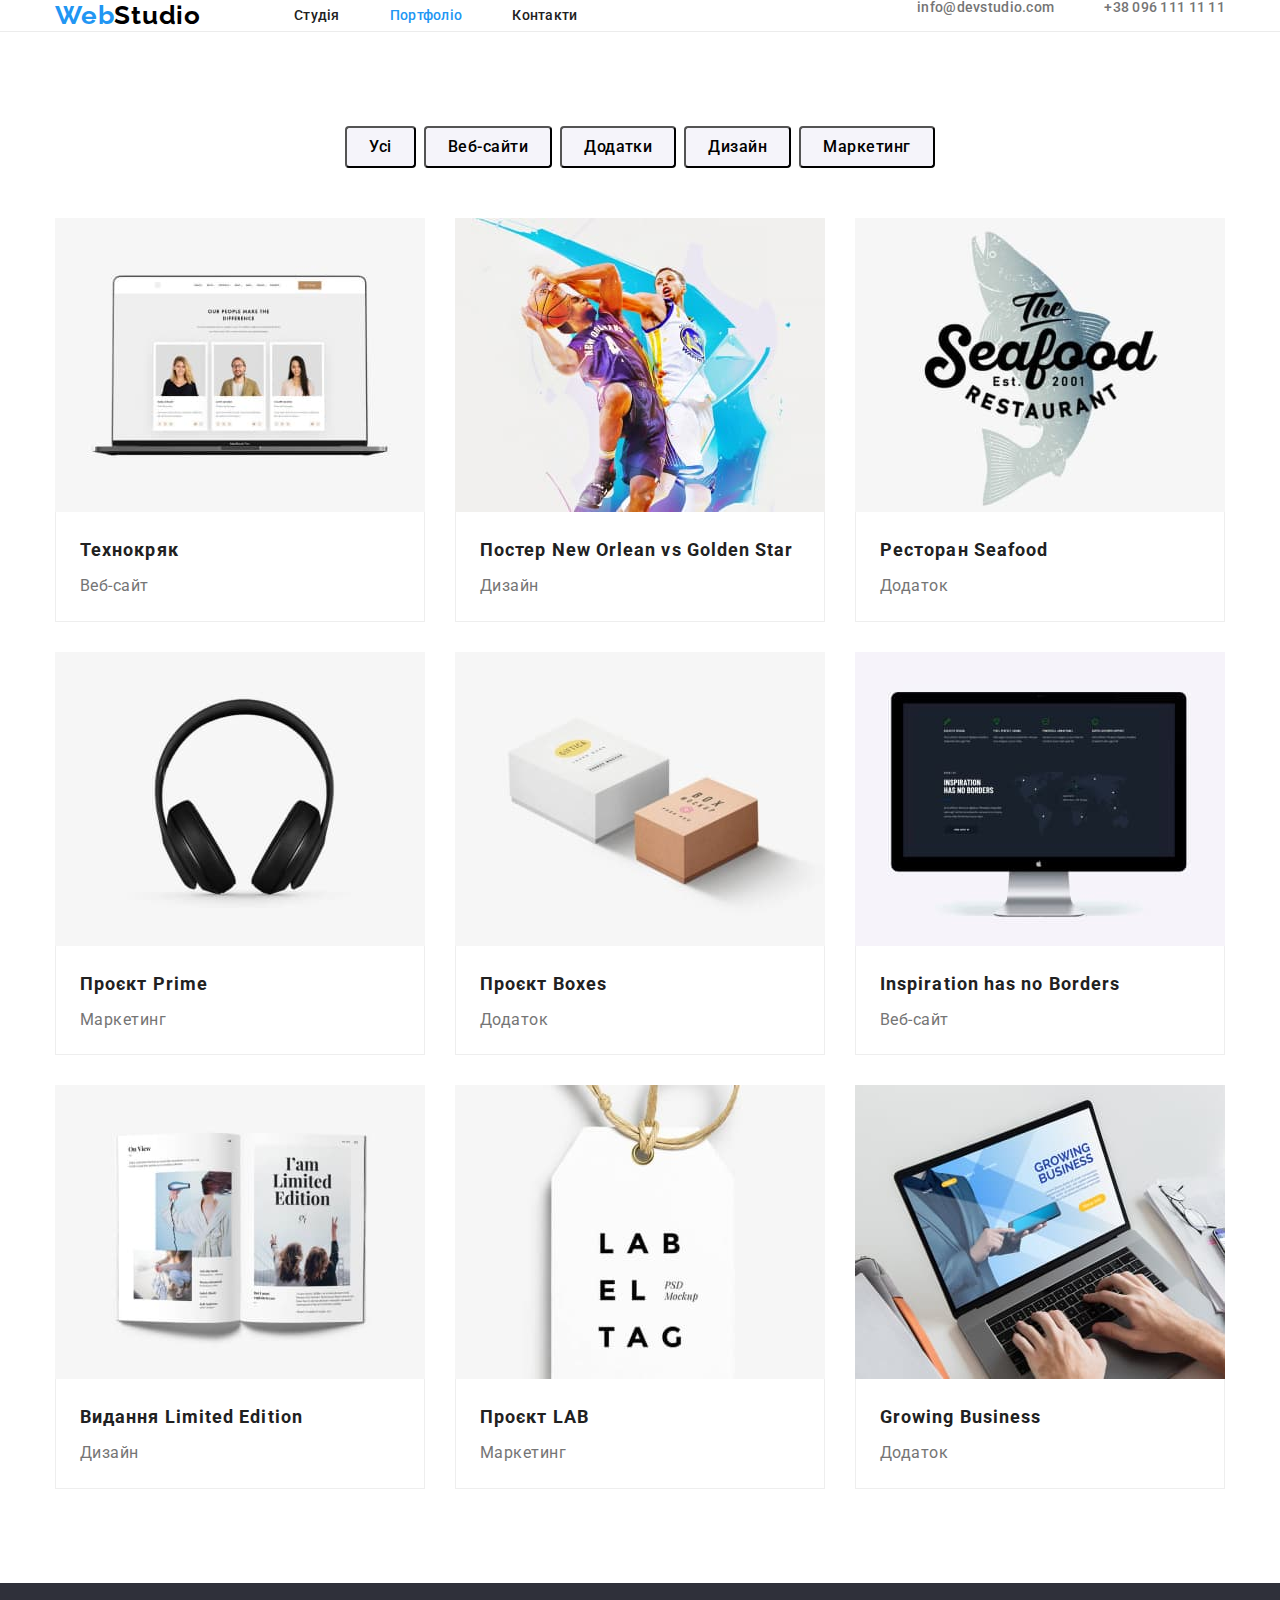
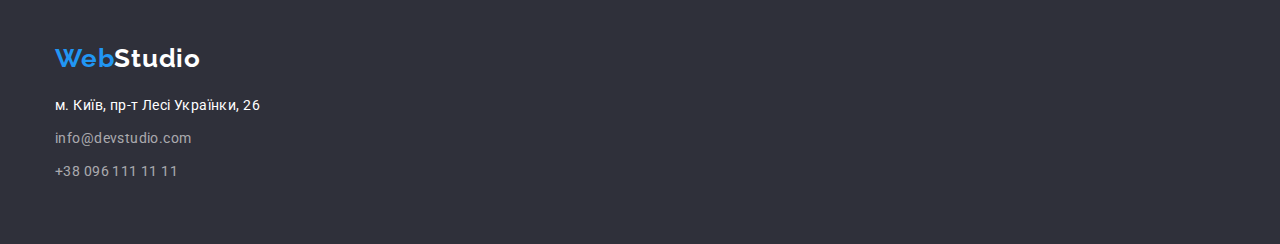
==== commit bd7e411e: "правки" ====
--- a/portfolio.html
+++ b/portfolio.html
@@ -55,57 +55,57 @@
                 width="370"
                 alt="На ноутбуці відкритий сайт з картками працівників"
               />
-              <h2 class="subtitle-portfolio">Технокряк</h2>
-              <p class="subtitle-portfolio-paragraph">Веб-сайт</p></a
+             <div> <h2 class="subtitle-portfolio">Технокряк</h2>
+              <p class="subtitle-portfolio-paragraph">Веб-сайт</p></div></a
             >
           </li>
           <li class="card-portfolio-item">
             <a class="link-portfolio" href="">
               <img src="./images/img(13).jpg" width="370" alt="Два баскетболісти з м'ячем" />
-              <h2 class="subtitle-portfolio">Постер New Orlean vs Golden Star</h2>
-              <p class="subtitle-portfolio-paragraph">Дизайн</p></a
+              <div><h2 class="subtitle-portfolio">Постер New Orlean vs Golden Star</h2>
+                <p class="subtitle-portfolio-paragraph">Дизайн</p></div></a
             >
           </li>
           <li class="card-portfolio-item">
             <a class="link-portfolio" href="">
               <img src="./images/img(14).jpg" width="370" alt="Логотип ресторану" />
-              <h2 class="subtitle-portfolio">Ресторан Seafood</h2>
-              <p class="subtitle-portfolio-paragraph">Додаток</p></a
+              <div><h2 class="subtitle-portfolio">Ресторан Seafood</h2>
+                <p class="subtitle-portfolio-paragraph">Додаток</p></div></a
             >
           </li>
           <li class="card-portfolio-item">
             <a class="link-portfolio" href="">
               <img src="./images/img(15).jpg" width="370" alt="Навушники" />
-              <h2 class="subtitle-portfolio">Проєкт Prime</h2>
-              <p class="subtitle-portfolio-paragraph">Маркетинг</p></a
+              <div><h2 class="subtitle-portfolio">Проєкт Prime</h2>
+                <p class="subtitle-portfolio-paragraph">Маркетинг</p></div></a
             >
           </li>
           <li class="card-portfolio-item">
             <a class="link-portfolio" href="">
               <img src="./images/img(16).jpg" width="370" alt="Дві коробки" />
-              <h2 class="subtitle-portfolio">Проєкт Boxes</h2>
-              <p class="subtitle-portfolio-paragraph">Додаток</p></a
+              <div><h2 class="subtitle-portfolio">Проєкт Boxes</h2>
+                <p class="subtitle-portfolio-paragraph">Додаток</p></div></a
             >
           </li>
           <li class="card-portfolio-item">
             <a class="link-portfolio" href="">
               <img src="./images/img(17).jpg" width="370" alt="Монітор" />
-              <h2 class="subtitle-portfolio">Inspiration has no Borders</h2>
-              <p class="subtitle-portfolio-paragraph">Веб-сайт</p></a
+              <div><h2 class="subtitle-portfolio">Inspiration has no Borders</h2>
+                <p class="subtitle-portfolio-paragraph">Веб-сайт</p></div></a
             >
           </li>
           <li class="card-portfolio-item">
             <a class="link-portfolio" href="">
               <img src="./images/img(18).jpg" width="370" alt="Розгорнутий журнал" />
-              <h2 class="subtitle-portfolio">Видання Limited Edition</h2>
-              <p class="subtitle-portfolio-paragraph">Дизайн</p></a
+              <div><h2 class="subtitle-portfolio">Видання Limited Edition</h2>
+                <p class="subtitle-portfolio-paragraph">Дизайн</p></div></a
             >
           </li>
           <li class="card-portfolio-item">
             <a class="link-portfolio" href="">
               <img src="./images/img(19).jpg" width="370" alt="Бірка з назвою проєкту" />
-              <h2 class="subtitle-portfolio">Проєкт LAB</h2>
-              <p class="subtitle-portfolio-paragraph">Маркетинг</p></a
+              <div><h2 class="subtitle-portfolio">Проєкт LAB</h2>
+                <p class="subtitle-portfolio-paragraph">Маркетинг</p></div></a
             >
           </li>
           <li class="card-portfolio-item">
@@ -115,8 +115,8 @@
                 width="370"
                 alt="На ноутбуці відкрита сторінка із додатком"
               />
-              <h2 class="subtitle-portfolio">Growing Business</h2>
-              <p class="subtitle-portfolio-paragraph">Додаток</p></a
+              <div><h2 class="subtitle-portfolio">Growing Business</h2>
+                <p class="subtitle-portfolio-paragraph">Додаток</p></div></a
             >
           </li>
         </ul>
--- a/css/styles.css
+++ b/css/styles.css
@@ -46,10 +46,7 @@
 /* Шапка */
 .header>.container{
     display: flex;
-    flex-wrap: wrap;
-    padding: 0;
-    margin: 0;
-    list-style: none;
+   
     
 }
 
@@ -61,19 +58,13 @@
 
 .header{
     background-color: var(--color-background);
-    width: 1200px;
-    padding-left: 15px;
-    padding-right: 15px;
-    margin-left: auto;
-    margin-right: auto;
-    flex-wrap: wrap;
-    display: flex;
     border-bottom: 1px solid rgba(236, 236, 236, 1);
 }
 
 nav{
     flex-wrap: wrap;
     display: flex;
+    align-items: center;
 }
 
 .logo{
@@ -105,6 +96,15 @@
     display: flex;
     flex-wrap: wrap;
     padding: 0;
+    margin-top: 0;
+    margin-bottom: 0;
+    gap: 50px;
+}
+
+.card-list>a{
+    padding-top: 32px;
+    padding-bottom: 32px;
+    display: block;
 }
 
 .card-list-contact{
@@ -117,7 +117,9 @@
     flex-wrap: wrap;
     margin-left: auto;
     padding: 0;
-    
+    margin-top: 0;
+    margin-bottom: 0;
+    gap: 50px;
 }
 
 
@@ -125,7 +127,7 @@
 .link-item{
     text-decoration: none;
     color: var(--text-color);
-    margin-right: 50px;
+   
 
 }
 
@@ -137,7 +139,7 @@
 .current-link-item{
     text-decoration: none;
     color: var(--color-accent);
-    margin-right: 50px;
+
 }
 .current-link-item:hover{color:var(--color-accent)}
 
@@ -146,7 +148,7 @@
 .link-contact-item{
     text-decoration: none;
     color: var(--text-color-optional);
-    margin-right: 50px;
+ 
 }
 
 .link-contact-item:hover{color:var(--color-accent)}
@@ -156,14 +158,16 @@
 
 .hero{
     background-color: var(--color-brend);
-    width: 1600px;
-    margin-left: auto;
-    margin-right: auto;
     text-align: center;
     letter-spacing: 0.06em;
     text-transform: uppercase;
-    
-}
+}
+
+.section .hero{
+    padding-top: 200px;
+    padding-bottom: 200px;
+}
+
 .hero-title{
     text-transform: uppercase;
     font-weight: 900;
@@ -172,6 +176,7 @@
     color: var(--color-background);
     text-align: center;
     letter-spacing: 0.06em;
+    margin-bottom: 30px;
 
 }
 .hero-button{
@@ -208,8 +213,7 @@
     margin-right: -30px;
 }
 .card>.card-item{
-    flex-basis: calc(100%/4-30px);
-   
+   width: 270px;
 }
 
 .card-item:not(:last-child){margin-right: 30px;}
@@ -232,12 +236,17 @@
     margin-bottom: 0;
 }
 /* Чим ми займаємося */
+
+.section.third{
+    padding-top: 0;
+}
 .third-title{
     font-weight: 700;
     font-size: 36px;
     line-height: 1.2;
     letter-spacing: 0.03em;
     text-align: center;
+    margin-bottom: 50px;
 }
 
 .card-title{
@@ -249,7 +258,7 @@
 
 .card-title-item{
     flex-basis: calc(100%/3-30px);
-    margin-top: 50px;
+    
 }
 
 .card-title-item:not(:last-child){margin-right: 30px;}
@@ -267,6 +276,7 @@
     line-height: 1.2;
     letter-spacing: 0.03em;
     text-align: center;
+    margin-bottom: 50px;
 }
 .card-our-team{
     display: flex;
@@ -278,7 +288,6 @@
 
 .card-our-team>.our-team-item{
     flex-basis: calc(100%/4-30px);
-    margin-top: 50px;
     box-shadow: 0px 1px 3px rgba(0, 0, 0, 0.12), 0px 1px 1px rgba(0, 0, 0, 0.14), 0px 2px 1px rgba(0, 0, 0, 0.2);
     border-radius: 0px 0px 4px 4px;
 }
@@ -286,13 +295,17 @@
 .our-team-item:not(:last-child){margin-right: 30px;}
 
 .our-team-item>img{border-radius: 0px;}
+
+.our-team-item>div{
+  padding-top: 30px;
+  padding-bottom: 30px;  
+}
 
 .our-team-subtitle{
     font-weight: 500;
     font-size: 16px;
     line-height: 1.2;
     letter-spacing: 0.03em;
-    margin-top: 30px;
     margin-bottom: 10px;
     text-align: center;
 }
@@ -303,15 +316,13 @@
     line-height: 1.2;
     color: var(--text-color-optional);
     letter-spacing: 0.03em;
-    margin-bottom: 30px;
+    margin-top: 0;
+    margin-bottom: 0;
     text-align: center;
 }
 /* Футер */
 .footer{
     background-color: var(--color-brend);
-    width: 1600px;
-    margin-left: auto;
-    margin-right: auto;
     padding-top: 60px;
     padding-bottom: 60px;
 }
@@ -333,7 +344,11 @@
     margin-top: 20px;
 }
 
-.card-address{padding-left: 0;}
+.card-address{
+    padding-left: 0;
+    margin-top: 0;
+    margin-bottom: 0;
+}
 
 .card-address-item:not(:last-child){margin-bottom: 9px;}
 
@@ -377,11 +392,12 @@
     padding: 0;
     margin: 0;
     list-style: none;
-    width: 575px;
+   
     margin-left: auto;
     margin-right: auto;
-    justify-content: space-around;
-    margin-bottom: 34px;
+    justify-content: center;
+    margin-bottom: 50px;
+    gap: 8px;
 }
 
 .card-portfolio{
@@ -406,13 +422,20 @@
 
 }
 
+.link-portfolio>div{
+    border-left: 1px solid #EEEEEE;
+    border-right: 1px solid #EEEEEE;
+    border-bottom: 1px solid #EEEEEE;
+    padding: 20px 24px;
+}
+
 .subtitle-portfolio{
     font-weight: 700;
     font-size: 18px;
     line-height: 2;  
     letter-spacing: 0.06em;
     color: var(--text-color);
-    margin-top: 20px;
+    
     margin-bottom: 4px;
 }
 
@@ -422,7 +445,8 @@
     line-height: 1.8;  
     letter-spacing: 0.03em;
     color: var(--text-color-optional);
-    margin-bottom: 20px;
+    margin-top: 0;
+    margin-bottom: 0;
 }
 
 .button-portfolio-item{
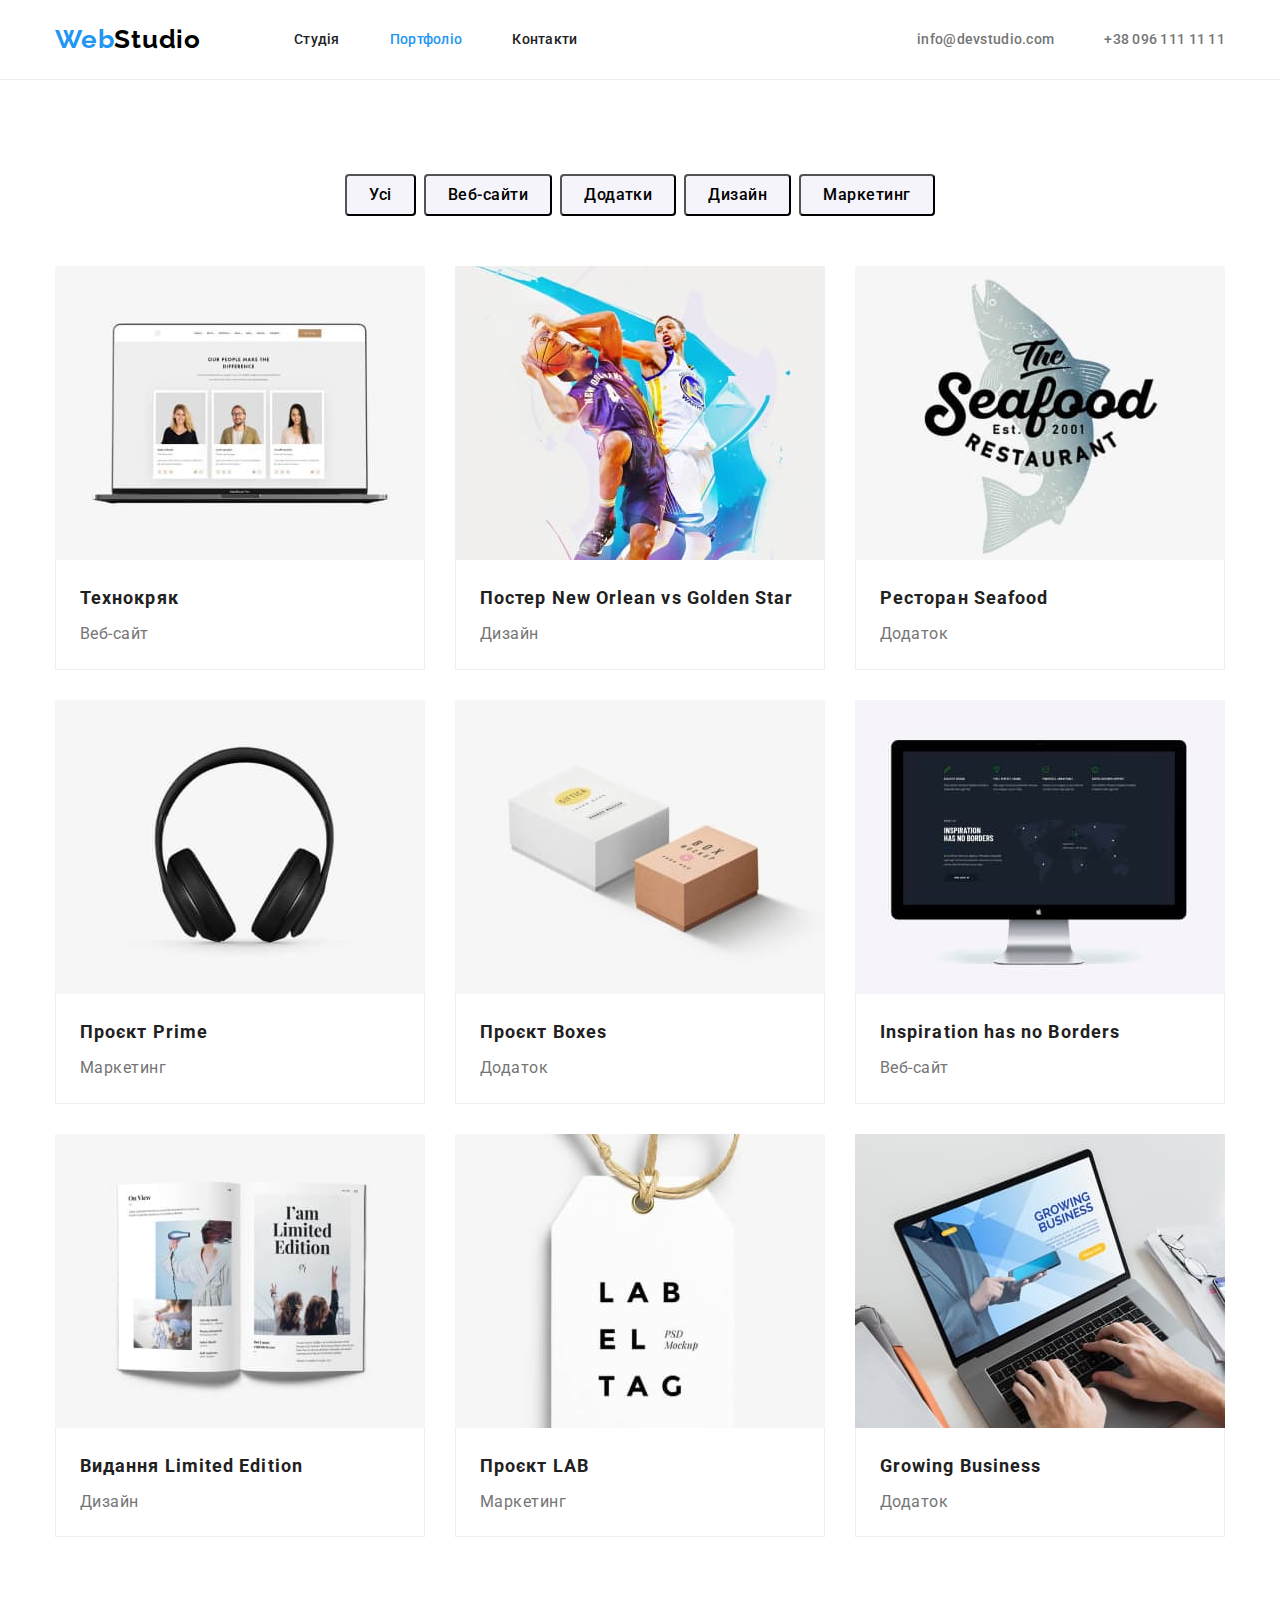
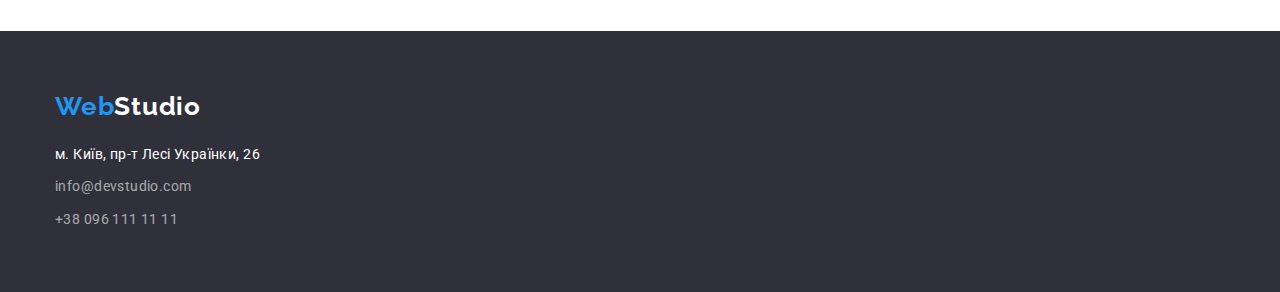
==== commit 56ac3678: "правки2" ====
--- a/portfolio.html
+++ b/portfolio.html
@@ -20,13 +20,13 @@
         <nav>
           <a class="logo" href="./index.html"><span class="logo-accent">Web</span>Studio</a>
           <ul class="card-list">
-            <li>
+            <li class="header-item">
               <a class="link-item" href="./index.html">Студія</a>
             </li>
-            <li>
-              <a class="current-link-item" href="./portfolio.html">Портфоліо</a>
+            <li class="header-item">
+              <a class="current-link-item link-item" href="./portfolio.html">Портфоліо</a>
             </li>
-            <li>
+            <li class="header-item">
               <a class="link-item" href="#">Контакти</a>
             </li>
           </ul>
--- a/css/styles.css
+++ b/css/styles.css
@@ -52,7 +52,8 @@
 
 .container>.card-list-contact{
     display: flex;
-    flex-wrap: wrap;}
+    flex-wrap: wrap;
+    align-items: center;}
 
 ul{list-style: none;}
 
@@ -101,7 +102,7 @@
     gap: 50px;
 }
 
-.card-list>a{
+.header-item>a{
     padding-top: 32px;
     padding-bottom: 32px;
     display: block;
@@ -163,7 +164,7 @@
     text-transform: uppercase;
 }
 
-.section .hero{
+.section.hero{
     padding-top: 200px;
     padding-bottom: 200px;
 }
@@ -176,8 +177,8 @@
     color: var(--color-background);
     text-align: center;
     letter-spacing: 0.06em;
-    margin-bottom: 30px;
-
+    max-width: 696px;
+    margin: 0 auto 30px;
 }
 .hero-button{
     background-color: var(--color-accent);
@@ -210,8 +211,8 @@
     padding: 0;
     margin: 0;
     list-style: none;
-    margin-right: -30px;
-}
+}
+
 .card>.card-item{
    width: 270px;
 }
@@ -287,18 +288,21 @@
 }
 
 .card-our-team>.our-team-item{
-    flex-basis: calc(100%/4-30px);
     box-shadow: 0px 1px 3px rgba(0, 0, 0, 0.12), 0px 1px 1px rgba(0, 0, 0, 0.14), 0px 2px 1px rgba(0, 0, 0, 0.2);
     border-radius: 0px 0px 4px 4px;
 }
 
+.our-team-item{
+    background-color: var(--color-background);
+}
+
 .our-team-item:not(:last-child){margin-right: 30px;}
 
 .our-team-item>img{border-radius: 0px;}
 
 .our-team-item>div{
-  padding-top: 30px;
-  padding-bottom: 30px;  
+  padding: 30px 5px;
+
 }
 
 .our-team-subtitle{
@@ -411,7 +415,7 @@
 }
 
 .card-portfolio>.card-portfolio-item{
-flex-basis: calc(100%/3-30px);
+flex-basis: calc(100% / 3 - 30px);
 margin-left: 30px;
 margin-top: 30px;
 }
